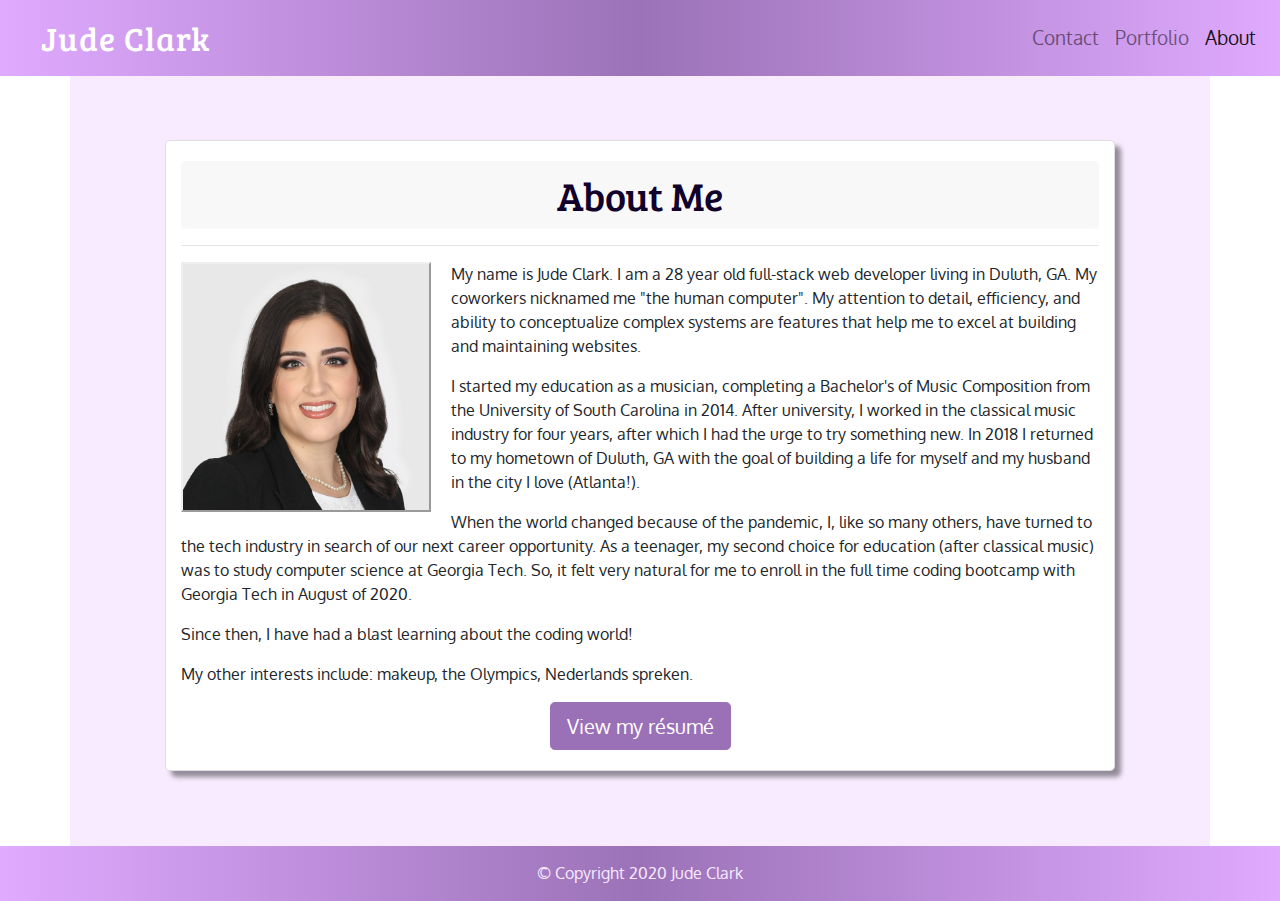
==== index.html @ eb7f83ff "resume updates" ====
<!-- This version of the page floats the image, but responsive sizing is not maintained -->

<!DOCTYPE html>
<!--[if lt IE 7]>      <html class="no-js lt-ie9 lt-ie8 lt-ie7"> <![endif]-->
<!--[if IE 7]>         <html class="no-js lt-ie9 lt-ie8"> <![endif]-->
<!--[if IE 8]>         <html class="no-js lt-ie9"> <![endif]-->
<!--[if gt IE 8]><!-->
<html class="no-js">
  <!--<![endif]-->
  <head>
    <meta charset="utf-8" />
    <meta http-equiv="X-UA-Compatible" content="IE=edge" />
    <title>About Me - Jude Clark</title>
    <meta name="description" content="" />
    <meta name="viewport" content="width=device-width, initial-scale=1" />

    <!-- Favicon -->
    <link
      rel="icon"
      type="image/x-icon"
      href="./assets/favicon_io/favicon.ico"
    />
    <link
      rel="apple-touch-icon"
      sizes="180x180"
      href="./assets/favicon_io/apple-touch-icon.png"
    />
    <link
      rel="icon"
      type="image/png"
      sizes="32x32"
      href="./assets/favicon_io/favicon-32x32.png"
    />
    <link
      rel="icon"
      type="image/png"
      sizes="16x16"
      href="./assets/favicon_io/favicon-16x16.png"
    />
    <link rel="manifest" href="./assets/favicon_io/site.webmanifest" />
    <!-- Favicon end -->

    <!-- Bootstrap CSS-->
    <link
      rel="stylesheet"
      href="https://stackpath.bootstrapcdn.com/bootstrap/4.5.2/css/bootstrap.min.css"
      integrity="sha384-JcKb8q3iqJ61gNV9KGb8thSsNjpSL0n8PARn9HuZOnIxN0hoP+VmmDGMN5t9UJ0Z"
      crossorigin="anonymous"
    />

    <!-- Font awesome -->
    <link rel="stylesheet" href="https://use.fontawesome.com/releases/v5.14.0/css/all.css" integrity="sha384-HzLeBuhoNPvSl5KYnjx0BT+WB0QEEqLprO+NBkkk5gbc67FTaL7XIGa2w1L0Xbgc" crossorigin="anonymous">

    <!-- Google Fonts -->
    <link href="https://fonts.googleapis.com/css2?family=Bree+Serif&family=Oxygen&display=swap" rel="stylesheet">
    <!-- My own CSS -->
    <link rel="stylesheet" href="./assets/style.css" />
  </head>

  <body>
    <!-- Beginning of Nav bar -->
    <nav
      class="navbar navbar-expand-lg navbar-light bg-light nav-teal"
      id="navmargin-bottom"
    >
      <a class="navbar-brand" href="#">Jude Clark</a>
      <button
        class="navbar-toggler"
        type="button"
        data-toggle="collapse"
        data-target="#navbarNav"
        aria-controls="navbarNav"
        aria-expanded="false"
        aria-label="Toggle navigation"
      >
        <span class="navbar-toggler-icon"></span>
      </button>
      <div class="collapse navbar-collapse justify-content-end" id="navbarNav">
        <ul class="navbar-nav">
          <li class="nav-item">
            <a class="nav-link" href="./contact.html">Contact</a>
          </li>
          <li class="nav-item">
            <a class="nav-link" href="./portfolio_page.html">Portfolio</a>
          </li>
          <li class="nav-item active">
            <span class="nav-link">About <span class="sr-only">(current)</span></span>
            
          </li>
        </ul>
      </div>
    </nav>
    <!-- End of Nav Bar -->

    <!-- Main section start -->
    <main class="container" id="page-container">
            <div class="justify-content-center row">
                <div class="col-sm-10 " id="about-me-box">
                    <h1 class="section-title">About Me</h1>
              <hr />
              <div id="picofme-container">
                <!-- <img
                    src="https://via.placeholder.com/250x250.png"
                    alt="placeholder"
                  /> -->
                <img src="assets/jude350square.jpg" id="picofme" />
              </div>

              <div class="texttowrap">
                <p>
                  My name is Jude Clark. I am a 28 year old full-stack web
                  developer living in Duluth, GA. My coworkers nicknamed me "the
                  human computer". My attention to detail, efficiency, and
                  ability to conceptualize complex systems are features that
                  help me to excel at building and maintaining websites.
                </p>
                <p>
                  I started my education as a musician, completing a Bachelor's
                  of Music Composition from the University of South Carolina in
                  2014. After university, I worked in the classical music
                  industry for four years, after which I had the urge to try
                  something new. In 2018 I returned to my hometown of Duluth, GA
                  with the goal of building a life for myself and my husband in
                  the city I love (Atlanta!).
                </p>


                <p>
                  When the world changed because of the pandemic, I, like so
                  many others, have turned to the tech industry in search of our
                  next career opportunity. As a teenager, my second choice for
                  education (after classical music) was to study computer
                  science at Georgia Tech. So, it felt very natural for me to
                  enroll in the full time coding bootcamp with Georgia Tech in
                  August of 2020.
                </p>
                <p>
                  Since then, I have had a blast learning about the coding
                  world!
                </p>
                <p>
                  My other interests include: makeup, the Olympics, Nederlands
                  spreken.
                </p>
                <div id="resume-btn"><a href="./assets/Jude Clark Resume Sep 2020.pdf"><button class="btn btn-primary btn-lg">View my résumé</button></a></div>
              </div>

            </div>
    
            </div>
      </main>


    <!-- Main section end -->

    <!-- Footer begin -->
    <footer>
      <div id="footermain">&#169; Copyright 2020 Jude Clark</div>
    </footer>

    <!-- Scripts from Bootstrap -->
    <script
      src="https://code.jquery.com/jquery-3.5.1.slim.min.js"
      integrity="sha384-DfXdz2htPH0lsSSs5nCTpuj/zy4C+OGpamoFVy38MVBnE+IbbVYUew+OrCXaRkfj"
      crossorigin="anonymous"
    ></script>
    <script
      src="https://cdn.jsdelivr.net/npm/popper.js@1.16.1/dist/umd/popper.min.js"
      integrity="sha384-9/reFTGAW83EW2RDu2S0VKaIzap3H66lZH81PoYlFhbGU+6BZp6G7niu735Sk7lN"
      crossorigin="anonymous"
    ></script>
    <script
      src="https://stackpath.bootstrapcdn.com/bootstrap/4.5.2/js/bootstrap.min.js"
      integrity="sha384-B4gt1jrGC7Jh4AgTPSdUtOBvfO8shuf57BaghqFfPlYxofvL8/KUEfYiJOMMV+rV"
      crossorigin="anonymous"
    ></script>
  </body>
</html>
---- assets/style.css ----
/* Global */
/* =================================================================================================================== */

* {
  /*takes any default margin and padding away from the entire page */
  margin: 0;
  padding: 0;
}

html,
body {
  height: 100%;
  font-family: "Oxygen", sans-serif;
}

body {
  background-image: url("https://femelabs.com/wp-content/uploads/2014/11/light-purple-background-300x300.jpg-300-%C3%B9300-.jpeg.jpg");
}

#page-container {
  min-height: calc(
    100vh - 75px
  ); /*This line sets the height of the container to take up the rest of the page below the nav bar */
}

main {
  padding-top: 5vw;
  overflow: auto;
  padding-bottom: 100px;
  background-color: #F8EBFF;
}

#about-me-box,
#contact-me-box,
#portfolio-box {
  border: 1px solid rgba(0, 0, 0, 0.125);
  border-radius: 5px;
  background-color: white;
  box-shadow: 6px 6px 5px 0px rgba(0, 0, 0, 0.41);
}

.section-title {
  font-family: "Bree Serif", serif;
  color: #10002b;
  background-color: #f8f8f8 !important;
  border-radius: 5px;
  text-align: center;
  padding: 10px;
  margin-top: 20px;
}

.btn-primary {
    background-color: #9a71b7;
    border-color: #9a71b7;
  }

  .btn-primary:hover,
  .btn-primary:active,
  .btn-primary:focus {
    border: 1px solid #3c2256;
    background-color: #3c2256;
  }

/* Nav bar */
/* ================================================================================================================= */

.navbar {
  background: linear-gradient(90deg, rgba(224,170,255,1) 0%, rgba(155,114,183,1) 50%, rgba(224,170,255,1) 100%);
}
.navbar-brand {
  font-family: "Bree Serif", serif;
  color: white !important;
  letter-spacing: 1px;
  font-size: 25pt;
  margin-left: 25px;
}

.nav-link {
  font-size: 14pt;
}

a.nav-link:hover {
  color: #f8ebff !important;
}

/* Index.html */
/* ================================================================================================================= */

#resume-btn {
  text-align: center;
  padding-bottom: 20px;
}

#picofme-container {
  float: left;
  margin-right: 20px;
  margin-bottom: 20px;
  max-width: 250px;
}

#picofme {
  max-width: 100%;
  border: 2px outset;
  float: left;
}

/* portfolio_page.html */
/* ================================================================================================================= */
#portfolio-title {
  margin-bottom: 20px;
}
.row {
  margin-bottom: 20px;
}

#portfolio-box img {
    width: 100%;
  }
  
  .portfolio {
    /* border: 2px solid red; */
    background-color: #f8f8f8;
    padding-left: 20px;
  }
  
  #portfolio-title {
    background-color: #f8f8f8;
    padding: 20px;
  }
  
  .card-img-top {
    /* border: 2px solid red; */
    margin-top: 20px;
    /* border-radius: 40px!important; */
    box-shadow: 6px 6px 5px 0px rgba(0, 0, 0, 0.41);
  }
  
  .card-title,
  .card-text {
    text-align: center;
  }

  h2 {
    text-align: center;
    padding: 20px;
  }

  
/* contact.html */
/* ================================================================================================================= */

#contact-me-box {
  padding-bottom: 30px;
  margin-left:30px;
  margin-right:30px;
}

form {
  margin: auto;
  width: 90%;
}

#form-submit-btn {
  background-color: #9a71b7 !important;
  border-color: #9a71b7;
}

#form-submit-btn:hover {
  background-color: #755290 !important;
}

.card {
  box-shadow: 6px 6px 5px 0px rgba(0, 0, 0, 0.41);
}

.card-header {
  margin: auto;
  width: 100%;
  text-align: center;
  font-family: "Bree Serif", serif;
  font-size: 24px;
}

.social-list a {
  color: #212529 !important;
}

.social-list a:hover {
  text-decoration: none !important;
}

.link:hover {
    border: 1px solid #3c2256;
    background-color: #f8ebff;
  }
  
  i {
    color: #765391;
    font-size: 25px;
  }

/* Footer */
/* ==================================================================================== */

footer {
    background: linear-gradient(90deg, rgba(224,170,255,1) 0%, rgba(155,114,183,1) 50%, rgba(224,170,255,1) 100%);
  position: relative;
  height: 55px;
  margin-top: -55px; /* Without this negative margin, the footer will always load JUST out of sight. By giving it a negative margin that is the same height as the footer itself, it is repositioned back onto the page. */
  clear: both; /* essentially a line break for floating*/
}

#footermain {
  /* thanks to https://www.w3schools.com/css/css_align.asp */
  width: 100%;
  color: #f8ebff;
  text-align: center;
  margin: 0;
  position: absolute;
  top: 50%;
  left: 50%;
  transform: translate(-50%, -50%);
}
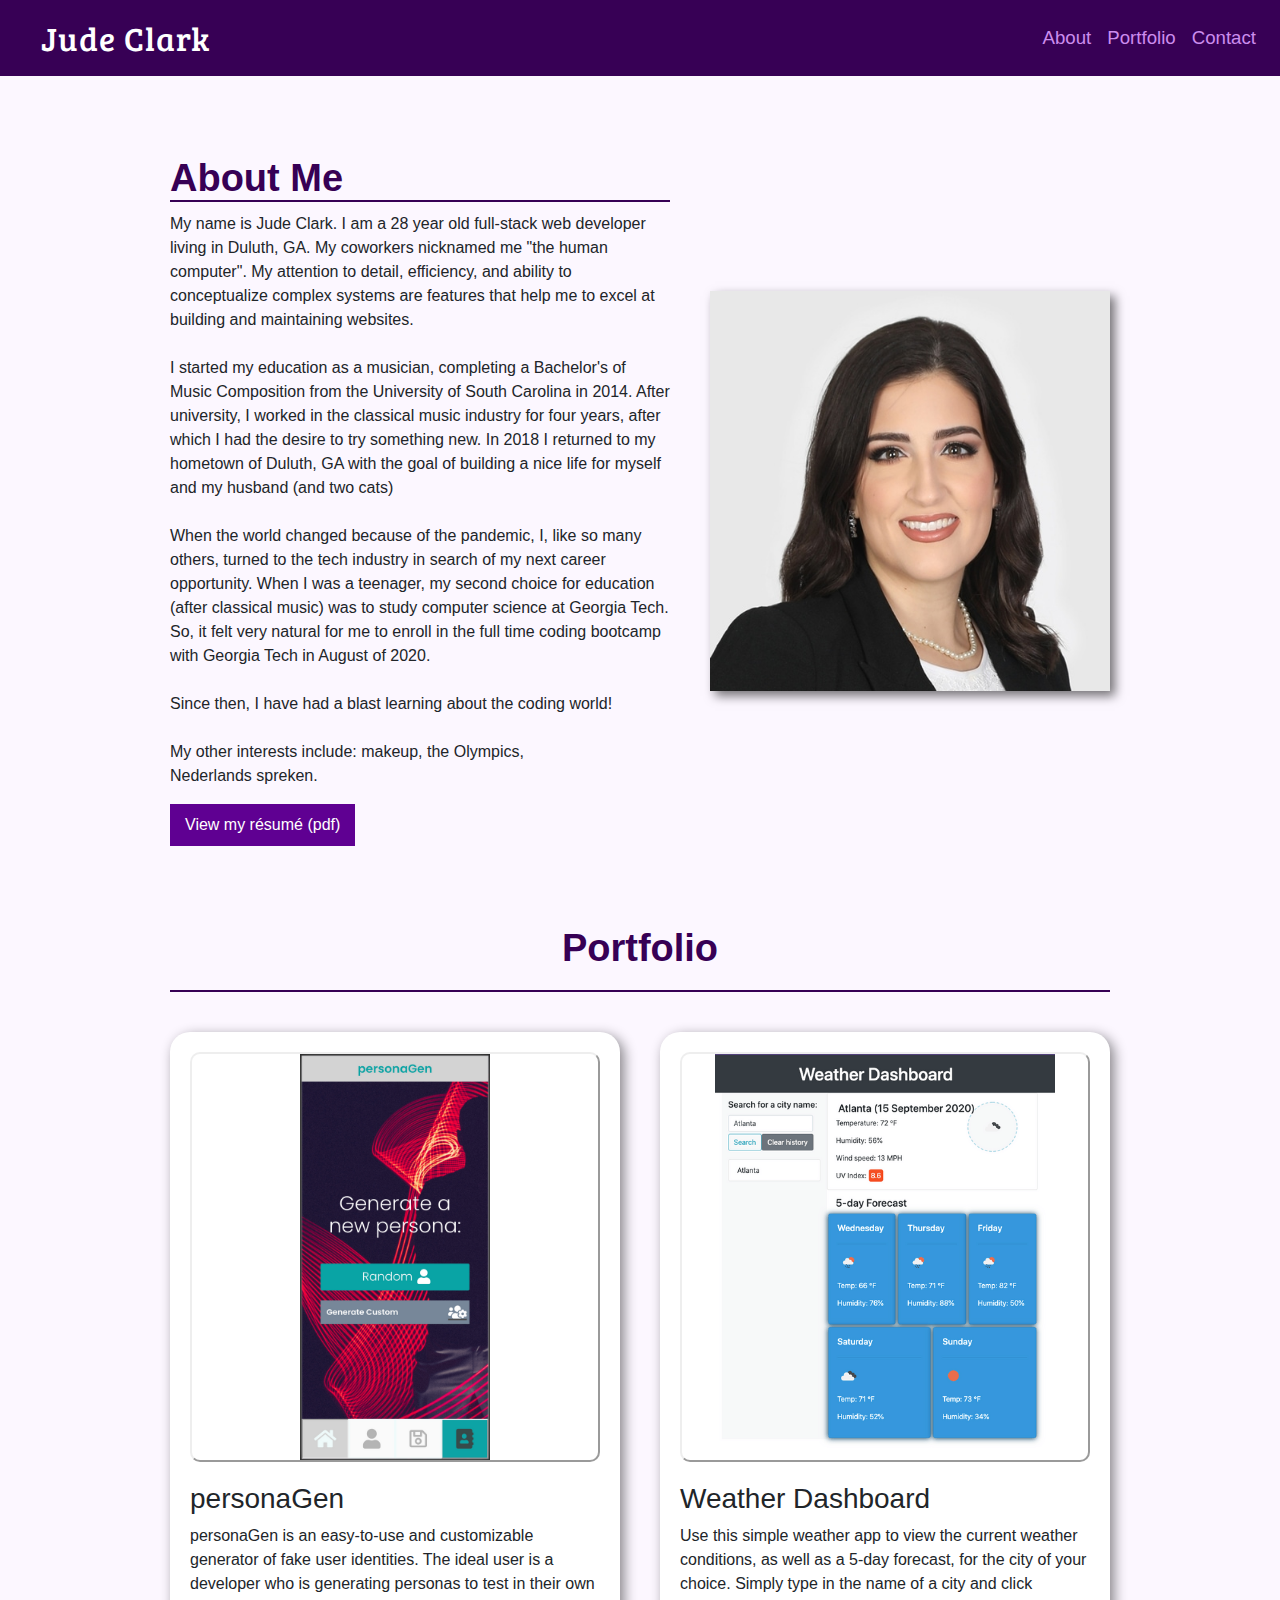
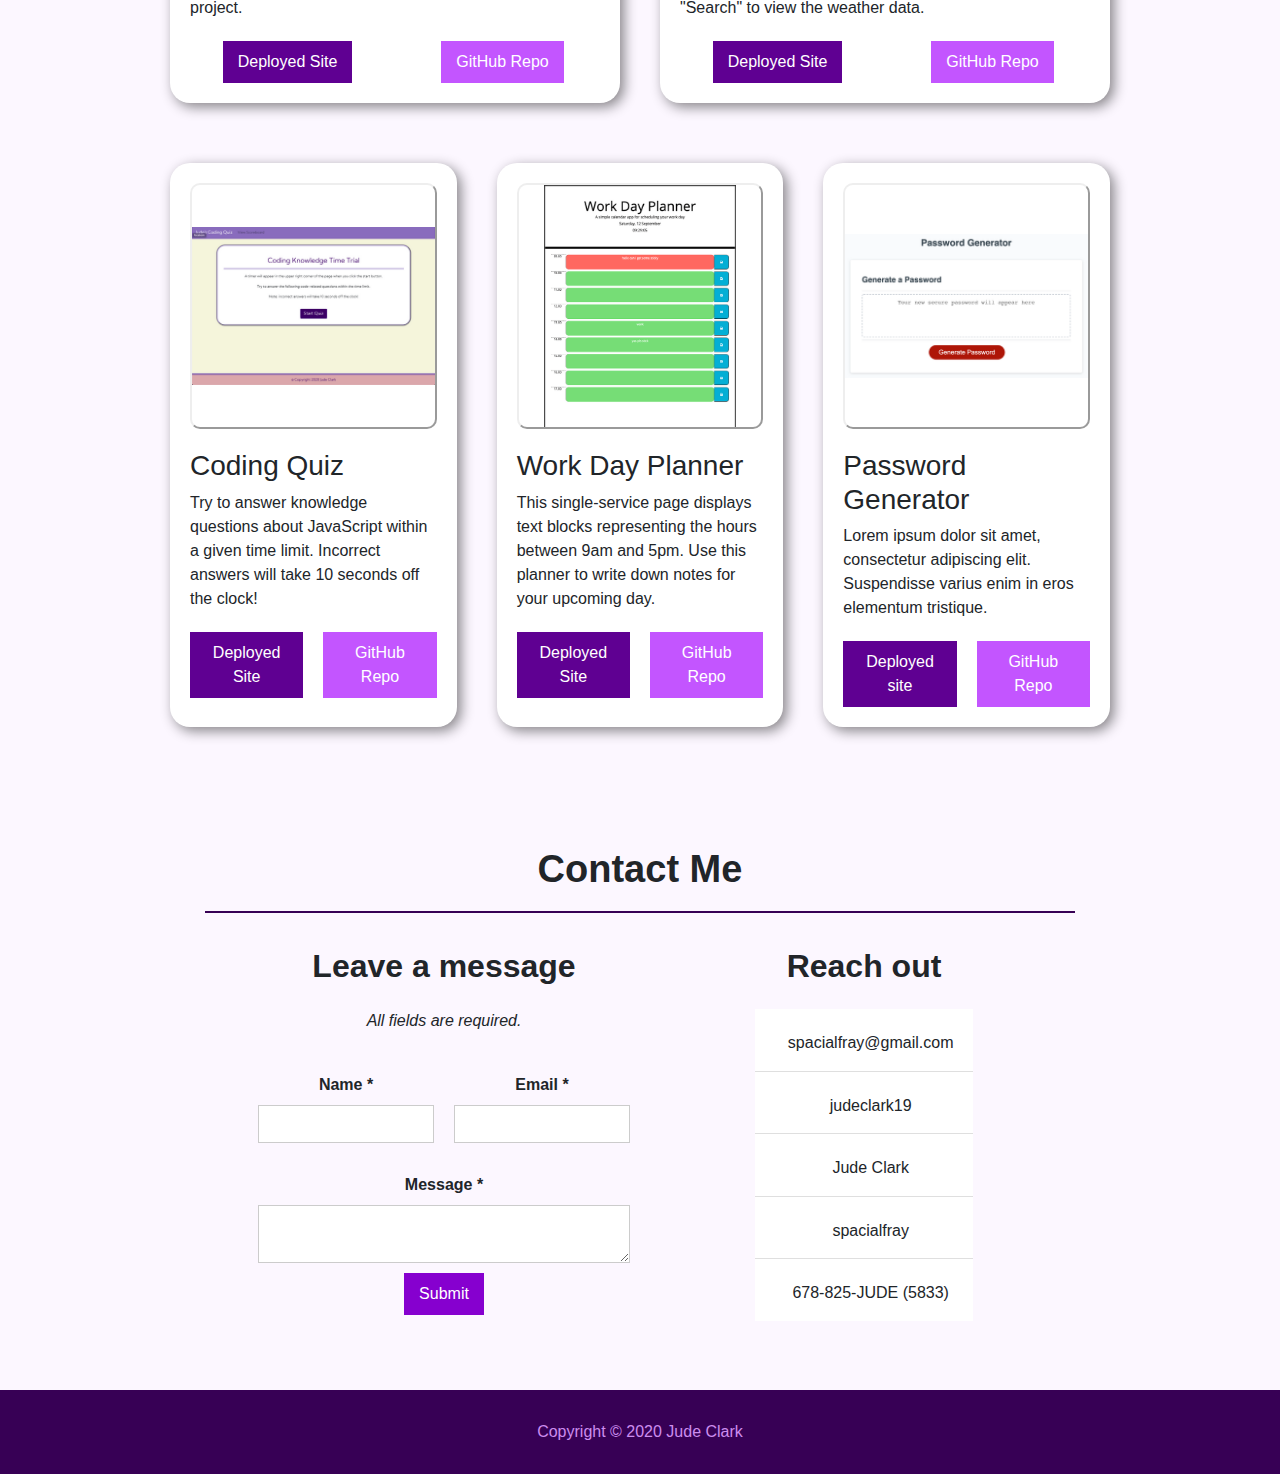
==== commit ecf3b7c5: "rebuild using webflow" ====
--- a/index.html
+++ b/index.html
@@ -1,44 +1,31 @@
-<!-- This version of the page floats the image, but responsive sizing is not maintained -->
-
 <!DOCTYPE html>
-<!--[if lt IE 7]>      <html class="no-js lt-ie9 lt-ie8 lt-ie7"> <![endif]-->
-<!--[if IE 7]>         <html class="no-js lt-ie9 lt-ie8"> <![endif]-->
-<!--[if IE 8]>         <html class="no-js lt-ie9"> <![endif]-->
-<!--[if gt IE 8]><!-->
-<html class="no-js">
-  <!--<![endif]-->
+<!--  This site was created in Webflow. http://www.webflow.com  -->
+<!--  Last Published: Tue Sep 22 2020 00:19:04 GMT+0000 (Coordinated Universal Time)  -->
+<html
+  data-wf-page="5f66bd98f2ec29828f3f9a27"
+  data-wf-site="5f66bd98f2ec2944903f9a26"
+>
   <head>
     <meta charset="utf-8" />
-    <meta http-equiv="X-UA-Compatible" content="IE=edge" />
-    <title>About Me - Jude Clark</title>
-    <meta name="description" content="" />
-    <meta name="viewport" content="width=device-width, initial-scale=1" />
-
-    <!-- Favicon -->
-    <link
-      rel="icon"
-      type="image/x-icon"
-      href="./assets/favicon_io/favicon.ico"
-    />
-    <link
-      rel="apple-touch-icon"
-      sizes="180x180"
-      href="./assets/favicon_io/apple-touch-icon.png"
-    />
-    <link
-      rel="icon"
-      type="image/png"
-      sizes="32x32"
-      href="./assets/favicon_io/favicon-32x32.png"
-    />
-    <link
-      rel="icon"
-      type="image/png"
-      sizes="16x16"
-      href="./assets/favicon_io/favicon-16x16.png"
-    />
-    <link rel="manifest" href="./assets/favicon_io/site.webmanifest" />
-    <!-- Favicon end -->
+    <title>Jude Clark - Full Stack Web Developer</title>
+    <meta content="width=device-width, initial-scale=1" name="viewport" />
+    <meta content="Webflow" name="generator" />
+
+    <!-- [if lt IE 9]><script src="https://cdnjs.cloudflare.com/ajax/libs/html5shiv/3.7.3/html5shiv.min.js" type="text/javascript"></script><![endif] -->
+    <script type="text/javascript">
+      !(function (o, c) {
+        var n = c.documentElement,
+          t = " w-mod-";
+        (n.className += t + "js"),
+          ("ontouchstart" in o ||
+            (o.DocumentTouch && c instanceof DocumentTouch)) &&
+            (n.className += t + "touch");
+      })(window, document);
+    </script>
+    <!-- <link href="images/favicon.ico" rel="shortcut icon" type="image/x-icon">
+  <link href="images/webclip.png" rel="apple-touch-icon"> -->
+    <link href="css/normalize.css" rel="stylesheet" type="text/css" />
+    <link href="css/webflow.css" rel="stylesheet" type="text/css" />
 
     <!-- Bootstrap CSS-->
     <link
@@ -49,15 +36,52 @@
     />
 
     <!-- Font awesome -->
-    <link rel="stylesheet" href="https://use.fontawesome.com/releases/v5.14.0/css/all.css" integrity="sha384-HzLeBuhoNPvSl5KYnjx0BT+WB0QEEqLprO+NBkkk5gbc67FTaL7XIGa2w1L0Xbgc" crossorigin="anonymous">
+    <link
+      rel="stylesheet"
+      href="https://use.fontawesome.com/releases/v5.14.0/css/all.css"
+      integrity="sha384-HzLeBuhoNPvSl5KYnjx0BT+WB0QEEqLprO+NBkkk5gbc67FTaL7XIGa2w1L0Xbgc"
+      crossorigin="anonymous"
+    />
 
     <!-- Google Fonts -->
-    <link href="https://fonts.googleapis.com/css2?family=Bree+Serif&family=Oxygen&display=swap" rel="stylesheet">
-    <!-- My own CSS -->
-    <link rel="stylesheet" href="./assets/style.css" />
+    <link
+      href="https://fonts.googleapis.com/css2?family=Bree+Serif&family=Oxygen&display=swap"
+      rel="stylesheet"
+    />
+
+    <!-- Custom CSS -->
+    <link
+      href="css/judes-superb-project.webflow.css"
+      rel="stylesheet"
+      type="text/css"
+    />
   </head>
-
-  <body>
+  <body class="body">
+    <!-- WEbflow navbar start -->
+    <!-- <div
+      data-collapse="tiny"
+      data-animation="default"
+      data-duration="400"
+      role="banner"
+      class="navbar w-nav"
+    >
+    
+      <div class="container-2 w-container">
+        <a href="#" class="w-nav-brand">
+          <div class="text-block">Jude Clark</div>
+        </a>
+        <nav role="navigation" class="w-nav-menu">
+          <a href="#" class="nav-link w-nav-link">About</a
+          ><a href="#" class="nav-link w-nav-link">Portfolio</a
+          ><a href="#" class="nav-link w-nav-link">Contact</a>
+        </nav>
+        <div class="w-nav-button">
+          <div class="w-icon-nav-menu"></div>
+        </div>
+      </div>
+    </div> -->
+    <!-- end webflow navbar  -->
+
     <!-- Beginning of Nav bar -->
     <nav
       class="navbar navbar-expand-lg navbar-light bg-light nav-teal"
@@ -78,101 +102,378 @@
       <div class="collapse navbar-collapse justify-content-end" id="navbarNav">
         <ul class="navbar-nav">
           <li class="nav-item">
-            <a class="nav-link" href="./contact.html">Contact</a>
+            <a class="nav-link" href="#about-title">About</a>
           </li>
           <li class="nav-item">
-            <a class="nav-link" href="./portfolio_page.html">Portfolio</a>
+            <a class="nav-link" href="#portfolio-title">Portfolio</a>
           </li>
-          <li class="nav-item active">
-            <span class="nav-link">About <span class="sr-only">(current)</span></span>
-            
+          <li class="nav-item">
+            <a class="nav-link" href="#contact-title">Contact</a>
           </li>
         </ul>
       </div>
     </nav>
     <!-- End of Nav Bar -->
 
-    <!-- Main section start -->
-    <main class="container" id="page-container">
-            <div class="justify-content-center row">
-                <div class="col-sm-10 " id="about-me-box">
-                    <h1 class="section-title">About Me</h1>
-              <hr />
-              <div id="picofme-container">
-                <!-- <img
-                    src="https://via.placeholder.com/250x250.png"
-                    alt="placeholder"
-                  /> -->
-                <img src="assets/jude350square.jpg" id="picofme" />
-              </div>
-
-              <div class="texttowrap">
-                <p>
-                  My name is Jude Clark. I am a 28 year old full-stack web
-                  developer living in Duluth, GA. My coworkers nicknamed me "the
-                  human computer". My attention to detail, efficiency, and
-                  ability to conceptualize complex systems are features that
-                  help me to excel at building and maintaining websites.
-                </p>
-                <p>
-                  I started my education as a musician, completing a Bachelor's
-                  of Music Composition from the University of South Carolina in
-                  2014. After university, I worked in the classical music
-                  industry for four years, after which I had the urge to try
-                  something new. In 2018 I returned to my hometown of Duluth, GA
-                  with the goal of building a life for myself and my husband in
-                  the city I love (Atlanta!).
-                </p>
-
-
-                <p>
-                  When the world changed because of the pandemic, I, like so
-                  many others, have turned to the tech industry in search of our
-                  next career opportunity. As a teenager, my second choice for
-                  education (after classical music) was to study computer
-                  science at Georgia Tech. So, it felt very natural for me to
-                  enroll in the full time coding bootcamp with Georgia Tech in
-                  August of 2020.
-                </p>
-                <p>
-                  Since then, I have had a blast learning about the coding
-                  world!
-                </p>
-                <p>
-                  My other interests include: makeup, the Olympics, Nederlands
-                  spreken.
-                </p>
-                <div id="resume-btn"><a href="./assets/Jude Clark Resume Sep 2020.pdf"><button class="btn btn-primary btn-lg">View my résumé</button></a></div>
-              </div>
-
-            </div>
-    
-            </div>
-      </main>
-
-
-    <!-- Main section end -->
+    <!-- About me section begins -->
+    <header id="hero" class="hero">
+      <div class="flex-container w-container">
+        <div>
+          <h1 class="heading-8" id="about-title">
+            <span class="text-span">About Me</span>
+          </h1>
+          <p>
+            My name is Jude Clark. I am a 28 year old full-stack web developer
+            living in Duluth, GA. My coworkers nicknamed me &quot;the human
+            computer&quot;. My attention to detail, efficiency, and ability to
+            conceptualize complex systems are features that help me to excel at
+            building and maintaining websites.<br /><br />I started my education
+            as a musician, completing a Bachelor&#x27;s of Music Composition
+            from the University of South Carolina in 2014. After university, I
+            worked in the classical music industry for four years, after which I
+            had the desire to try something new. In 2018 I returned to my
+            hometown of Duluth, GA with the goal of building a nice life for
+            myself and my husband (and two cats)<br /><br />When the world
+            changed because of the pandemic, I, like so many others, turned to
+            the tech industry in search of my next career opportunity. When
+            I was a teenager, my second choice for education (after classical
+            music) was to study computer science at Georgia Tech. So, it felt
+            very natural for me to enroll in the full time coding bootcamp with
+            Georgia Tech in August of 2020.<br /><br />Since then, I have had a
+            blast learning about the coding world!<br /><br />My other interests
+            include: makeup, the Olympics, Nederlands spreken.
+          </p>
+          <a href="#" class="button-3 w-button">View my résumé (pdf)</a>
+        </div>
+        <div class="hero-image-mask">
+          <img
+            src="images/jc1-square.jpg"
+            srcset="
+              images/jc1-square-p-500.jpeg 500w,
+              images/jc1-square.jpg        726w
+            "
+            sizes="400px"
+            alt=""
+            class="hero-image"
+          />
+        </div>
+      </div>
+    </header>
+    <!-- END about me section -->
+    <!-- Portfolio section begins -->
+    <section id="cards-section" class="cards-section">
+      <div class="centered-container w-container">
+        <h1 class="heading-9" id="portfolio-title">Portfolio</h1>
+        <div class="cards-grid-container row-of-2">
+          <div id="w-node-c2e84e78d0f0-8f3f9a27" class="portfolio-card-div">
+            <div class="cards-image-mask portfolio-img-mask">
+              <img
+                src="images/personaGen.png"
+                height=""
+                srcset="
+                  images/personaGen-p-500.png 500w,
+                  images/personaGen.png       620w
+                "
+                sizes="(max-width: 479px) 202.734375px, (max-width: 767px) 42vw, (max-width: 991px) 314px, 410px"
+                alt=""
+                class="cards-image"
+              />
+            </div>
+            <h3>personaGen</h3>
+            <p>
+              personaGen is an easy-to-use and customizable generator of fake
+              user identities. The ideal user is a developer who is generating personas to test in their own project.
+            </p>
+            <div class="portfolio-buttons">
+              <div class="columns-2 portfolio-buttons w-row">
+                <div class="w-col w-col-6">
+                  <a
+                    href="https://judeclark19.github.io/personaGen/"
+                    target="_blank"
+                    class="deployed w-button"
+                    >Deployed Site</a
+                  >
+                </div>
+                <div class="w-col w-col-6">
+                  <a
+                    href="https://github.com/judeclark19/personaGen"
+                    target="_blank"
+                    class="repo-button w-button"
+                    >GitHub Repo</a
+                  >
+                </div>
+              </div>
+            </div>
+          </div>
+          <div id="w-node-c2e84e78d0f7-8f3f9a27" class="portfolio-card-div">
+            <div class="cards-image-mask portfolio-img-mask">
+              <img
+                src="images/weather_dashboard.png"
+                srcset="
+                  images/weather_dashboard-p-500.png 500w,
+                  images/weather_dashboard.png       775w
+                "
+                sizes="(max-width: 479px) 180.96875px, (max-width: 767px) 41vw, (max-width: 991px) 314px, 410px"
+                alt=""
+                class="cards-image"
+              />
+            </div>
+            <h3 id="w-node-c2e84e78d0fa-8f3f9a27">Weather Dashboard</h3>
+            <p id="w-node-c2e84e78d0fc-8f3f9a27">
+              Use this simple weather app to view the current weather
+              conditions, as well as a 5-day forecast, for the city of your
+              choice. Simply type in the name of a city and click "Search" to
+              view the weather data.
+            </p>
+            <div class="columns-2 portfolio-buttons w-row">
+              <div class="w-col w-col-6">
+                <a
+                  href="https://judeclark19.github.io/weather-dashboard/"
+                  target="_blank"
+                  class="deployed w-button"
+                  >Deployed Site</a
+                >
+              </div>
+              <div class="w-col w-col-6">
+                <a
+                  href="https://github.com/judeclark19/weather-dashboard"
+                  target="_blank"
+                  class="repo-button w-button"
+                  >GitHub Repo</a
+                >
+              </div>
+            </div>
+          </div>
+        </div>
+        <div class="cards-grid-container row-of-3">
+          <div id="w-node-3b0019553be8-8f3f9a27" class="portfolio-card-div">
+            <div class="cards-image-mask portfolio-img-mask">
+              <img
+                src="images/coding_quiz.png"
+                srcset="
+                  images/coding_quiz-p-500.png   500w,
+                  images/coding_quiz-p-800.png   800w,
+                  images/coding_quiz-p-1080.png 1080w,
+                  images/coding_quiz-p-1600.png 1600w,
+                  images/coding_quiz-p-2000.png 2000w,
+                  images/coding_quiz.png        2334w
+                "
+                sizes="(max-width: 479px) 83vw, (max-width: 767px) 90vw, (max-width: 991px) 189.328125px, 246.65625px"
+                alt=""
+                class="cards-image"
+              />
+            </div>
+            <h3>Coding Quiz</h3>
+            <p>
+              Try to answer knowledge questions about JavaScript within a given
+              time limit. Incorrect answers will take 10 seconds off the clock!
+            </p>
+            <div class="columns-2 portfolio-buttons w-row">
+              <div class="w-col w-col-6">
+                <a
+                  href="https://judeclark19.github.io/coding-quiz/"
+                  target="_blank"
+                  class="deployed w-button"
+                  >Deployed Site</a
+                >
+              </div>
+              <div class="w-col w-col-6">
+                <a
+                  href="https://github.com/judeclark19/coding-quiz"
+                  target="_blank"
+                  class="repo-button w-button"
+                  >GitHub Repo</a
+                >
+              </div>
+            </div>
+          </div>
+          <div id="w-node-3b0019553bef-8f3f9a27" class="portfolio-card-div">
+            <div class="cards-image-mask portfolio-img-mask">
+              <img
+                src="images/day_planner.png"
+                srcset="
+                  images/day_planner-p-500.png  500w,
+                  images/day_planner-p-800.png  800w,
+                  images/day_planner.png       1036w
+                "
+                sizes="(max-width: 479px) 83vw, (max-width: 767px) 90vw, (max-width: 991px) 189.328125px, 246.65625px"
+                alt=""
+                class="cards-image"
+              />
+            </div>
+            <h3 id="w-node-3b0019553bf2-8f3f9a27">Work Day Planner</h3>
+            <p id="w-node-3b0019553bf4-8f3f9a27">
+              This single-service page displays text blocks representing the hours between 9am and 5pm. Use this planner to write down notes for your upcoming day.
+            </p>
+            <div class="columns-2 portfolio-buttons w-row">
+              <div class="w-col w-col-6">
+                <a
+                  href="https://judeclark19.github.io/workday-planner/"
+                  target="_blank"
+                  class="deployed w-button"
+                  >Deployed Site</a
+                >
+              </div>
+              <div class="w-col w-col-6">
+                <a
+                  href="https://github.com/judeclark19/workday-planner"
+                  target="_blank"
+                  class="repo-button w-button"
+                  >GitHub Repo</a
+                >
+              </div>
+            </div>
+          </div>
+          <div id="w-node-3b0019553bf6-8f3f9a27" class="portfolio-card-div">
+            <div class="cards-image-mask portfolio-img-mask">
+              <img
+                src="images/password_generator.png"
+                srcset="
+                  images/password_generator-p-500.png   500w,
+                  images/password_generator-p-800.png   800w,
+                  images/password_generator-p-1080.png 1080w,
+                  images/password_generator.png        1682w
+                "
+                sizes="(max-width: 479px) 83vw, (max-width: 767px) 90vw, (max-width: 991px) 189.328125px, 246.65625px"
+                alt=""
+                class="cards-image"
+              />
+            </div>
+            <h3 id="w-node-3b0019553bf9-8f3f9a27">Password Generator</h3>
+            <p id="w-node-3b0019553bfb-8f3f9a27">
+              Lorem ipsum dolor sit amet, consectetur adipiscing elit.
+              Suspendisse varius enim in eros elementum tristique.
+            </p>
+            <div class="columns-2 portfolio-buttons w-row">
+              <div class="w-col w-col-6">
+                <a href="https://judeclark19.github.io/password-generator/" target="_blank" class="deployed w-button">Deployed site</a>
+              </div>
+              <div class="w-col w-col-6">
+                <a href="https://github.com/judeclark19/password-generator" class="repo-button w-button">GitHub Repo</a>
+              </div>
+            </div>
+          </div>
+        </div>
+      </div>
+    </section>
+    <!-- END portfolio section -->
+    <!-- Contact section begin -->
+    <div>
+      <h1 class="heading-7" id="contact-title">Contact Me</h1>
+    </div>
+    <div class="section-3">
+      <div class="w-row">
+        <div class="contact-form w-col w-col-6">
+          <h2>Leave a message</h2>
+          <div id="formInstructions" class="small-text">
+            <em>All fields are required.</em>
+          </div>
+          <div class="w-form">
+            <form
+              id="wf-form-Contact-Form"
+              name="wf-form-Contact-Form"
+              data-name="Contact Form"
+            >
+              <div class="contact-form-grid">
+                <div id="w-node-8dec7460d828-8f3f9a27">
+                  <label for="First-Name" id="contact-first-name">Name *</label
+                  ><input
+                    type="text"
+                    class="w-input"
+                    maxlength="256"
+                    name="First-Name"
+                    data-name="First Name"
+                    id="First-Name"
+                    required=""
+                  />
+                </div>
+                <div id="w-node-8dec7460d830-8f3f9a27">
+                  <label for="Email" id="contact-email">Email *</label
+                  ><input
+                    type="email"
+                    class="w-input"
+                    maxlength="256"
+                    name="Email"
+                    data-name="Email"
+                    id="Email"
+                    required=""
+                  />
+                </div>
+                <div id="w-node-8dec7460d838-8f3f9a27">
+                  <label for="Message" id="contact-message">Message *</label
+                  ><textarea
+                    data-name="Message"
+                    maxlength="5000"
+                    id="Message"
+                    name="Message"
+                    required=""
+                    class="w-input"
+                  ></textarea>
+                </div>
+              </div>
+              <input
+                type="submit"
+                value="Submit"
+                data-wait="Please wait..."
+                class="submit-button hover w-button"
+              />
+            </form>
+            <div class="w-form-done">
+              <div>Thank you! Your submission has been received!</div>
+            </div>
+            <div class="w-form-fail">
+              <div>Oops! Something went wrong while submitting the form.</div>
+            </div>
+          </div>
+        </div>
+        <div class="column-2 w-col w-col-6">
+          <h2>Reach out</h2>
+          <ul class="list-group list-group-flush social-list">
+            <li class="list-group-item">
+              <i class="far fa-envelope"></i>
+              &nbsp;&nbsp;&nbsp;spacialfray@gmail.com
+            </li>
+            <li class="list-group-item link">
+              <a href="https://github.com/judeclark19" target="_blank"
+                ><i class="fab fa-github"></i>&nbsp;&nbsp;&nbsp;judeclark19</a
+              >
+            </li>
+            <li class="list-group-item link">
+              <a
+                href="https://www.linkedin.com/in/jude-clark-89262634/"
+                target="_blank"
+                ><i class="fab fa-linkedin"></i>&nbsp;&nbsp;&nbsp;Jude Clark</a
+              >
+            </li>
+            <li class="list-group-item link">
+              <a href="https://twitter.com/spacialfray" target="_blank"
+                ><i class="fab fa-twitter"></i>&nbsp;&nbsp;&nbsp;spacialfray</a
+              >
+            </li>
+            <li class="list-group-item">
+              <i class="fas fa-phone"></i>&nbsp;&nbsp;&nbsp;678-825-JUDE (5833)
+            </li>
+          </ul>
+        </div>
+      </div>
+    </div>
+
+    <!-- END Contact section -->
 
     <!-- Footer begin -->
-    <footer>
-      <div id="footermain">&#169; Copyright 2020 Jude Clark</div>
+    <footer id="footer" class="footer">
+      <div class="w-container">
+        <div class="text-block-2">Copyright © 2020 Jude Clark</div>
+      </div>
     </footer>
-
-    <!-- Scripts from Bootstrap -->
+    <!-- END footer -->
     <script
-      src="https://code.jquery.com/jquery-3.5.1.slim.min.js"
-      integrity="sha384-DfXdz2htPH0lsSSs5nCTpuj/zy4C+OGpamoFVy38MVBnE+IbbVYUew+OrCXaRkfj"
+      src="https://d3e54v103j8qbb.cloudfront.net/js/jquery-3.5.1.min.dc5e7f18c8.js?site=5f66bd98f2ec2944903f9a26"
+      type="text/javascript"
+      integrity="sha256-9/aliU8dGd2tb6OSsuzixeV4y/faTqgFtohetphbbj0="
       crossorigin="anonymous"
     ></script>
-    <script
-      src="https://cdn.jsdelivr.net/npm/popper.js@1.16.1/dist/umd/popper.min.js"
-      integrity="sha384-9/reFTGAW83EW2RDu2S0VKaIzap3H66lZH81PoYlFhbGU+6BZp6G7niu735Sk7lN"
-      crossorigin="anonymous"
-    ></script>
-    <script
-      src="https://stackpath.bootstrapcdn.com/bootstrap/4.5.2/js/bootstrap.min.js"
-      integrity="sha384-B4gt1jrGC7Jh4AgTPSdUtOBvfO8shuf57BaghqFfPlYxofvL8/KUEfYiJOMMV+rV"
-      crossorigin="anonymous"
-    ></script>
+    <script src="js/webflow.js" type="text/javascript"></script>
+    <!-- [if lte IE 9]><script src="https://cdnjs.cloudflare.com/ajax/libs/placeholders/3.0.2/placeholders.min.js"></script><![endif] -->
   </body>
 </html>
--- a/css/webflow.css
+++ b/css/webflow.css
@@ -0,0 +1,1809 @@
+@font-face {
+  font-family: 'webflow-icons';
+  src: url("[data-uri]") format('truetype');
+  font-weight: normal;
+  font-style: normal;
+}
+[class^="w-icon-"],
+[class*=" w-icon-"] {
+  /* use !important to prevent issues with browser extensions that change fonts */
+  font-family: 'webflow-icons' !important;
+  speak: none;
+  font-style: normal;
+  font-weight: normal;
+  font-variant: normal;
+  text-transform: none;
+  line-height: 1;
+  /* Better Font Rendering =========== */
+  -webkit-font-smoothing: antialiased;
+  -moz-osx-font-smoothing: grayscale;
+}
+.w-icon-slider-right:before {
+  content: "\e600";
+}
+.w-icon-slider-left:before {
+  content: "\e601";
+}
+.w-icon-nav-menu:before {
+  content: "\e602";
+}
+.w-icon-arrow-down:before,
+.w-icon-dropdown-toggle:before {
+  content: "\e603";
+}
+.w-icon-file-upload-remove:before {
+  content: "\e900";
+}
+.w-icon-file-upload-icon:before {
+  content: "\e903";
+}
+* {
+  -webkit-box-sizing: border-box;
+  -moz-box-sizing: border-box;
+  box-sizing: border-box;
+}
+html {
+  height: 100%;
+}
+body {
+  margin: 0;
+  min-height: 100%;
+  background-color: #fff;
+  font-family: Arial, sans-serif;
+  font-size: 14px;
+  line-height: 20px;
+  color: #333;
+}
+img {
+  max-width: 100%;
+  vertical-align: middle;
+  display: inline-block;
+}
+html.w-mod-touch * {
+  background-attachment: scroll !important;
+}
+.w-block {
+  display: block;
+}
+.w-inline-block {
+  max-width: 100%;
+  display: inline-block;
+}
+.w-clearfix:before,
+.w-clearfix:after {
+  content: " ";
+  display: table;
+  grid-column-start: 1;
+  grid-row-start: 1;
+  grid-column-end: 2;
+  grid-row-end: 2;
+}
+.w-clearfix:after {
+  clear: both;
+}
+.w-hidden {
+  display: none;
+}
+.w-button {
+  display: inline-block;
+  padding: 9px 15px;
+  background-color: #3898EC;
+  color: white;
+  border: 0;
+  line-height: inherit;
+  text-decoration: none;
+  cursor: pointer;
+  border-radius: 0;
+}
+input.w-button {
+  -webkit-appearance: button;
+}
+html[data-w-dynpage] [data-w-cloak] {
+  color: transparent !important;
+}
+.w-webflow-badge,
+.w-webflow-badge * {
+  position: static;
+  left: auto;
+  top: auto;
+  right: auto;
+  bottom: auto;
+  z-index: auto;
+  display: block;
+  visibility: visible;
+  overflow: visible;
+  overflow-x: visible;
+  overflow-y: visible;
+  box-sizing: border-box;
+  width: auto;
+  height: auto;
+  max-height: none;
+  max-width: none;
+  min-height: 0;
+  min-width: 0;
+  margin: 0;
+  padding: 0;
+  float: none;
+  clear: none;
+  border: 0 none transparent;
+  border-radius: 0;
+  background: none;
+  background-image: none;
+  background-position: 0% 0%;
+  background-size: auto auto;
+  background-repeat: repeat;
+  background-origin: padding-box;
+  background-clip: border-box;
+  background-attachment: scroll;
+  background-color: transparent;
+  box-shadow: none;
+  opacity: 1.0;
+  transform: none;
+  transition: none;
+  direction: ltr;
+  font-family: inherit;
+  font-weight: inherit;
+  color: inherit;
+  font-size: inherit;
+  line-height: inherit;
+  font-style: inherit;
+  font-variant: inherit;
+  text-align: inherit;
+  letter-spacing: inherit;
+  text-decoration: inherit;
+  text-indent: 0;
+  text-transform: inherit;
+  list-style-type: disc;
+  text-shadow: none;
+  font-smoothing: auto;
+  vertical-align: baseline;
+  cursor: inherit;
+  white-space: inherit;
+  word-break: normal;
+  word-spacing: normal;
+  word-wrap: normal;
+}
+.w-webflow-badge {
+  position: fixed !important;
+  display: inline-block !important;
+  visibility: visible !important;
+  opacity: 1 !important;
+  z-index: 2147483647 !important;
+  top: auto !important;
+  right: 12px !important;
+  bottom: 12px !important;
+  left: auto !important;
+  color: #AAADB0 !important;
+  background-color: #fff !important;
+  border-radius: 3px !important;
+  padding: 6px 8px 6px 6px !important;
+  font-size: 12px !important;
+  opacity: 1.0 !important;
+  line-height: 14px !important;
+  text-decoration: none !important;
+  transform: none !important;
+  margin: 0 !important;
+  width: auto !important;
+  height: auto !important;
+  overflow: visible !important;
+  white-space: nowrap;
+  box-shadow: 0 0 0 1px rgba(0, 0, 0, 0.1), 0px 1px 3px rgba(0, 0, 0, 0.1);
+  cursor: pointer;
+}
+.w-webflow-badge > img {
+  display: inline-block !important;
+  visibility: visible !important;
+  opacity: 1 !important;
+  vertical-align: middle !important;
+}
+h1,
+h2,
+h3,
+h4,
+h5,
+h6 {
+  font-weight: bold;
+  margin-bottom: 10px;
+}
+h1 {
+  font-size: 38px;
+  line-height: 44px;
+  margin-top: 20px;
+}
+h2 {
+  font-size: 32px;
+  line-height: 36px;
+  margin-top: 20px;
+}
+h3 {
+  font-size: 24px;
+  line-height: 30px;
+  margin-top: 20px;
+}
+h4 {
+  font-size: 18px;
+  line-height: 24px;
+  margin-top: 10px;
+}
+h5 {
+  font-size: 14px;
+  line-height: 20px;
+  margin-top: 10px;
+}
+h6 {
+  font-size: 12px;
+  line-height: 18px;
+  margin-top: 10px;
+}
+p {
+  margin-top: 0;
+  margin-bottom: 10px;
+}
+blockquote {
+  margin: 0 0 10px 0;
+  padding: 10px 20px;
+  border-left: 5px solid #E2E2E2;
+  font-size: 18px;
+  line-height: 22px;
+}
+figure {
+  margin: 0;
+  margin-bottom: 10px;
+}
+figcaption {
+  margin-top: 5px;
+  text-align: center;
+}
+ul,
+ol {
+  margin-top: 0px;
+  margin-bottom: 10px;
+  padding-left: 40px;
+}
+.w-list-unstyled {
+  padding-left: 0;
+  list-style: none;
+}
+.w-embed:before,
+.w-embed:after {
+  content: " ";
+  display: table;
+  grid-column-start: 1;
+  grid-row-start: 1;
+  grid-column-end: 2;
+  grid-row-end: 2;
+}
+.w-embed:after {
+  clear: both;
+}
+.w-video {
+  width: 100%;
+  position: relative;
+  padding: 0;
+}
+.w-video iframe,
+.w-video object,
+.w-video embed {
+  position: absolute;
+  top: 0;
+  left: 0;
+  width: 100%;
+  height: 100%;
+}
+fieldset {
+  padding: 0;
+  margin: 0;
+  border: 0;
+}
+button,
+html input[type="button"],
+input[type="reset"] {
+  border: 0;
+  cursor: pointer;
+  -webkit-appearance: button;
+}
+.w-form {
+  margin: 0 0 15px;
+}
+.w-form-done {
+  display: none;
+  padding: 20px;
+  text-align: center;
+  background-color: #dddddd;
+}
+.w-form-fail {
+  display: none;
+  margin-top: 10px;
+  padding: 10px;
+  background-color: #ffdede;
+}
+label {
+  display: block;
+  margin-bottom: 5px;
+  font-weight: bold;
+}
+.w-input,
+.w-select {
+  display: block;
+  width: 100%;
+  height: 38px;
+  padding: 8px 12px;
+  margin-bottom: 10px;
+  font-size: 14px;
+  line-height: 1.428571429;
+  color: #333333;
+  vertical-align: middle;
+  background-color: #ffffff;
+  border: 1px solid #cccccc;
+}
+.w-input:-moz-placeholder,
+.w-select:-moz-placeholder {
+  color: #999;
+}
+.w-input::-moz-placeholder,
+.w-select::-moz-placeholder {
+  color: #999;
+  opacity: 1;
+}
+.w-input:-ms-input-placeholder,
+.w-select:-ms-input-placeholder {
+  color: #999;
+}
+.w-input::-webkit-input-placeholder,
+.w-select::-webkit-input-placeholder {
+  color: #999;
+}
+.w-input:focus,
+.w-select:focus {
+  border-color: #3898EC;
+  outline: 0;
+}
+.w-input[disabled],
+.w-select[disabled],
+.w-input[readonly],
+.w-select[readonly],
+fieldset[disabled] .w-input,
+fieldset[disabled] .w-select {
+  cursor: not-allowed;
+  background-color: #eeeeee;
+}
+textarea.w-input,
+textarea.w-select {
+  height: auto;
+}
+.w-select {
+  background-color: #f3f3f3;
+}
+.w-select[multiple] {
+  height: auto;
+}
+.w-form-label {
+  display: inline-block;
+  cursor: pointer;
+  font-weight: normal;
+  margin-bottom: 0px;
+}
+.w-radio {
+  display: block;
+  margin-bottom: 5px;
+  padding-left: 20px;
+}
+.w-radio:before,
+.w-radio:after {
+  content: " ";
+  display: table;
+  grid-column-start: 1;
+  grid-row-start: 1;
+  grid-column-end: 2;
+  grid-row-end: 2;
+}
+.w-radio:after {
+  clear: both;
+}
+.w-radio-input {
+  margin: 4px 0 0;
+  margin-top: 1px \9;
+  line-height: normal;
+  float: left;
+  margin-left: -20px;
+}
+.w-radio-input {
+  margin-top: 3px;
+}
+.w-file-upload {
+  display: block;
+  margin-bottom: 10px;
+}
+.w-file-upload-input {
+  width: 0.1px;
+  height: 0.1px;
+  opacity: 0;
+  overflow: hidden;
+  position: absolute;
+  z-index: -100;
+}
+.w-file-upload-default,
+.w-file-upload-uploading,
+.w-file-upload-success {
+  display: inline-block;
+  color: #333333;
+}
+.w-file-upload-error {
+  display: block;
+  margin-top: 10px;
+}
+.w-file-upload-default.w-hidden,
+.w-file-upload-uploading.w-hidden,
+.w-file-upload-error.w-hidden,
+.w-file-upload-success.w-hidden {
+  display: none;
+}
+.w-file-upload-uploading-btn {
+  display: flex;
+  font-size: 14px;
+  font-weight: normal;
+  cursor: pointer;
+  margin: 0;
+  padding: 8px 12px;
+  border: 1px solid #cccccc;
+  background-color: #fafafa;
+}
+.w-file-upload-file {
+  display: flex;
+  flex-grow: 1;
+  justify-content: space-between;
+  margin: 0;
+  padding: 8px 9px 8px 11px;
+  border: 1px solid #cccccc;
+  background-color: #fafafa;
+}
+.w-file-upload-file-name {
+  font-size: 14px;
+  font-weight: normal;
+  display: block;
+}
+.w-file-remove-link {
+  margin-top: 3px;
+  margin-left: 10px;
+  width: auto;
+  height: auto;
+  padding: 3px;
+  display: block;
+  cursor: pointer;
+}
+.w-icon-file-upload-remove {
+  margin: auto;
+  font-size: 10px;
+}
+.w-file-upload-error-msg {
+  display: inline-block;
+  color: #ea384c;
+  padding: 2px 0;
+}
+.w-file-upload-info {
+  display: inline-block;
+  line-height: 38px;
+  padding: 0 12px;
+}
+.w-file-upload-label {
+  display: inline-block;
+  font-size: 14px;
+  font-weight: normal;
+  cursor: pointer;
+  margin: 0;
+  padding: 8px 12px;
+  border: 1px solid #cccccc;
+  background-color: #fafafa;
+}
+.w-icon-file-upload-icon,
+.w-icon-file-upload-uploading {
+  display: inline-block;
+  margin-right: 8px;
+  width: 20px;
+}
+.w-icon-file-upload-uploading {
+  height: 20px;
+}
+.w-container {
+  margin-left: auto;
+  margin-right: auto;
+  max-width: 940px;
+}
+.w-container:before,
+.w-container:after {
+  content: " ";
+  display: table;
+  grid-column-start: 1;
+  grid-row-start: 1;
+  grid-column-end: 2;
+  grid-row-end: 2;
+}
+.w-container:after {
+  clear: both;
+}
+.w-container .w-row {
+  margin-left: -10px;
+  margin-right: -10px;
+}
+.w-row:before,
+.w-row:after {
+  content: " ";
+  display: table;
+  grid-column-start: 1;
+  grid-row-start: 1;
+  grid-column-end: 2;
+  grid-row-end: 2;
+}
+.w-row:after {
+  clear: both;
+}
+.w-row .w-row {
+  margin-left: 0;
+  margin-right: 0;
+}
+.w-col {
+  position: relative;
+  float: left;
+  width: 100%;
+  min-height: 1px;
+  padding-left: 10px;
+  padding-right: 10px;
+}
+.w-col .w-col {
+  padding-left: 0;
+  padding-right: 0;
+}
+.w-col-1 {
+  width: 8.33333333%;
+}
+.w-col-2 {
+  width: 16.66666667%;
+}
+.w-col-3 {
+  width: 25%;
+}
+.w-col-4 {
+  width: 33.33333333%;
+}
+.w-col-5 {
+  width: 41.66666667%;
+}
+.w-col-6 {
+  width: 50%;
+}
+.w-col-7 {
+  width: 58.33333333%;
+}
+.w-col-8 {
+  width: 66.66666667%;
+}
+.w-col-9 {
+  width: 75%;
+}
+.w-col-10 {
+  width: 83.33333333%;
+}
+.w-col-11 {
+  width: 91.66666667%;
+}
+.w-col-12 {
+  width: 100%;
+}
+.w-hidden-main {
+  display: none !important;
+}
+@media screen and (max-width: 991px) {
+  .w-container {
+    max-width: 728px;
+  }
+  .w-hidden-main {
+    display: inherit !important;
+  }
+  .w-hidden-medium {
+    display: none !important;
+  }
+  .w-col-medium-1 {
+    width: 8.33333333%;
+  }
+  .w-col-medium-2 {
+    width: 16.66666667%;
+  }
+  .w-col-medium-3 {
+    width: 25%;
+  }
+  .w-col-medium-4 {
+    width: 33.33333333%;
+  }
+  .w-col-medium-5 {
+    width: 41.66666667%;
+  }
+  .w-col-medium-6 {
+    width: 50%;
+  }
+  .w-col-medium-7 {
+    width: 58.33333333%;
+  }
+  .w-col-medium-8 {
+    width: 66.66666667%;
+  }
+  .w-col-medium-9 {
+    width: 75%;
+  }
+  .w-col-medium-10 {
+    width: 83.33333333%;
+  }
+  .w-col-medium-11 {
+    width: 91.66666667%;
+  }
+  .w-col-medium-12 {
+    width: 100%;
+  }
+  .w-col-stack {
+    width: 100%;
+    left: auto;
+    right: auto;
+  }
+}
+@media screen and (max-width: 767px) {
+  .w-hidden-main {
+    display: inherit !important;
+  }
+  .w-hidden-medium {
+    display: inherit !important;
+  }
+  .w-hidden-small {
+    display: none !important;
+  }
+  .w-row,
+  .w-container .w-row {
+    margin-left: 0;
+    margin-right: 0;
+  }
+  .w-col {
+    width: 100%;
+    left: auto;
+    right: auto;
+  }
+  .w-col-small-1 {
+    width: 8.33333333%;
+  }
+  .w-col-small-2 {
+    width: 16.66666667%;
+  }
+  .w-col-small-3 {
+    width: 25%;
+  }
+  .w-col-small-4 {
+    width: 33.33333333%;
+  }
+  .w-col-small-5 {
+    width: 41.66666667%;
+  }
+  .w-col-small-6 {
+    width: 50%;
+  }
+  .w-col-small-7 {
+    width: 58.33333333%;
+  }
+  .w-col-small-8 {
+    width: 66.66666667%;
+  }
+  .w-col-small-9 {
+    width: 75%;
+  }
+  .w-col-small-10 {
+    width: 83.33333333%;
+  }
+  .w-col-small-11 {
+    width: 91.66666667%;
+  }
+  .w-col-small-12 {
+    width: 100%;
+  }
+}
+@media screen and (max-width: 479px) {
+  .w-container {
+    max-width: none;
+  }
+  .w-hidden-main {
+    display: inherit !important;
+  }
+  .w-hidden-medium {
+    display: inherit !important;
+  }
+  .w-hidden-small {
+    display: inherit !important;
+  }
+  .w-hidden-tiny {
+    display: none !important;
+  }
+  .w-col {
+    width: 100%;
+  }
+  .w-col-tiny-1 {
+    width: 8.33333333%;
+  }
+  .w-col-tiny-2 {
+    width: 16.66666667%;
+  }
+  .w-col-tiny-3 {
+    width: 25%;
+  }
+  .w-col-tiny-4 {
+    width: 33.33333333%;
+  }
+  .w-col-tiny-5 {
+    width: 41.66666667%;
+  }
+  .w-col-tiny-6 {
+    width: 50%;
+  }
+  .w-col-tiny-7 {
+    width: 58.33333333%;
+  }
+  .w-col-tiny-8 {
+    width: 66.66666667%;
+  }
+  .w-col-tiny-9 {
+    width: 75%;
+  }
+  .w-col-tiny-10 {
+    width: 83.33333333%;
+  }
+  .w-col-tiny-11 {
+    width: 91.66666667%;
+  }
+  .w-col-tiny-12 {
+    width: 100%;
+  }
+}
+.w-widget {
+  position: relative;
+}
+.w-widget-map {
+  width: 100%;
+  height: 400px;
+}
+.w-widget-map label {
+  width: auto;
+  display: inline;
+}
+.w-widget-map img {
+  max-width: inherit;
+}
+.w-widget-map .gm-style-iw {
+  text-align: center;
+}
+.w-widget-map .gm-style-iw > button {
+  display: none !important;
+}
+.w-widget-twitter {
+  overflow: hidden;
+}
+.w-widget-twitter-count-shim {
+  display: inline-block;
+  vertical-align: top;
+  position: relative;
+  width: 28px;
+  height: 20px;
+  text-align: center;
+  background: white;
+  border: #758696 solid 1px;
+  border-radius: 3px;
+}
+.w-widget-twitter-count-shim * {
+  pointer-events: none;
+  -webkit-user-select: none;
+  -moz-user-select: none;
+  -ms-user-select: none;
+  user-select: none;
+}
+.w-widget-twitter-count-shim .w-widget-twitter-count-inner {
+  position: relative;
+  font-size: 15px;
+  line-height: 12px;
+  text-align: center;
+  color: #999;
+  font-family: serif;
+}
+.w-widget-twitter-count-shim .w-widget-twitter-count-clear {
+  position: relative;
+  display: block;
+}
+.w-widget-twitter-count-shim.w--large {
+  width: 36px;
+  height: 28px;
+}
+.w-widget-twitter-count-shim.w--large .w-widget-twitter-count-inner {
+  font-size: 18px;
+  line-height: 18px;
+}
+.w-widget-twitter-count-shim:not(.w--vertical) {
+  margin-left: 5px;
+  margin-right: 8px;
+}
+.w-widget-twitter-count-shim:not(.w--vertical).w--large {
+  margin-left: 6px;
+}
+.w-widget-twitter-count-shim:not(.w--vertical):before,
+.w-widget-twitter-count-shim:not(.w--vertical):after {
+  top: 50%;
+  left: 0;
+  border: solid transparent;
+  content: " ";
+  height: 0;
+  width: 0;
+  position: absolute;
+  pointer-events: none;
+}
+.w-widget-twitter-count-shim:not(.w--vertical):before {
+  border-color: rgba(117, 134, 150, 0);
+  border-right-color: #5d6c7b;
+  border-width: 4px;
+  margin-left: -9px;
+  margin-top: -4px;
+}
+.w-widget-twitter-count-shim:not(.w--vertical).w--large:before {
+  border-width: 5px;
+  margin-left: -10px;
+  margin-top: -5px;
+}
+.w-widget-twitter-count-shim:not(.w--vertical):after {
+  border-color: rgba(255, 255, 255, 0);
+  border-right-color: white;
+  border-width: 4px;
+  margin-left: -8px;
+  margin-top: -4px;
+}
+.w-widget-twitter-count-shim:not(.w--vertical).w--large:after {
+  border-width: 5px;
+  margin-left: -9px;
+  margin-top: -5px;
+}
+.w-widget-twitter-count-shim.w--vertical {
+  width: 61px;
+  height: 33px;
+  margin-bottom: 8px;
+}
+.w-widget-twitter-count-shim.w--vertical:before,
+.w-widget-twitter-count-shim.w--vertical:after {
+  top: 100%;
+  left: 50%;
+  border: solid transparent;
+  content: " ";
+  height: 0;
+  width: 0;
+  position: absolute;
+  pointer-events: none;
+}
+.w-widget-twitter-count-shim.w--vertical:before {
+  border-color: rgba(117, 134, 150, 0);
+  border-top-color: #5d6c7b;
+  border-width: 5px;
+  margin-left: -5px;
+}
+.w-widget-twitter-count-shim.w--vertical:after {
+  border-color: rgba(255, 255, 255, 0);
+  border-top-color: white;
+  border-width: 4px;
+  margin-left: -4px;
+}
+.w-widget-twitter-count-shim.w--vertical .w-widget-twitter-count-inner {
+  font-size: 18px;
+  line-height: 22px;
+}
+.w-widget-twitter-count-shim.w--vertical.w--large {
+  width: 76px;
+}
+.w-widget-gplus {
+  overflow: hidden;
+}
+.w-background-video {
+  position: relative;
+  overflow: hidden;
+  height: 500px;
+  color: white;
+}
+.w-background-video > video {
+  background-size: cover;
+  background-position: 50% 50%;
+  position: absolute;
+  margin: auto;
+  width: 100%;
+  height: 100%;
+  right: -100%;
+  bottom: -100%;
+  top: -100%;
+  left: -100%;
+  object-fit: cover;
+  z-index: -100;
+}
+.w-background-video > video::-webkit-media-controls-start-playback-button {
+  display: none !important;
+  -webkit-appearance: none;
+}
+.w-slider {
+  position: relative;
+  height: 300px;
+  text-align: center;
+  background: #dddddd;
+  clear: both;
+  -webkit-tap-highlight-color: rgba(0, 0, 0, 0);
+  tap-highlight-color: rgba(0, 0, 0, 0);
+}
+.w-slider-mask {
+  position: relative;
+  display: block;
+  overflow: hidden;
+  z-index: 1;
+  left: 0;
+  right: 0;
+  height: 100%;
+  white-space: nowrap;
+}
+.w-slide {
+  position: relative;
+  display: inline-block;
+  vertical-align: top;
+  width: 100%;
+  height: 100%;
+  white-space: normal;
+  text-align: left;
+}
+.w-slider-nav {
+  position: absolute;
+  z-index: 2;
+  top: auto;
+  right: 0;
+  bottom: 0;
+  left: 0;
+  margin: auto;
+  padding-top: 10px;
+  height: 40px;
+  text-align: center;
+  -webkit-tap-highlight-color: rgba(0, 0, 0, 0);
+  tap-highlight-color: rgba(0, 0, 0, 0);
+}
+.w-slider-nav.w-round > div {
+  border-radius: 100%;
+}
+.w-slider-nav.w-num > div {
+  width: auto;
+  height: auto;
+  padding: 0.2em 0.5em;
+  font-size: inherit;
+  line-height: inherit;
+}
+.w-slider-nav.w-shadow > div {
+  box-shadow: 0 0 3px rgba(51, 51, 51, 0.4);
+}
+.w-slider-nav-invert {
+  color: #fff;
+}
+.w-slider-nav-invert > div {
+  background-color: rgba(34, 34, 34, 0.4);
+}
+.w-slider-nav-invert > div.w-active {
+  background-color: #222;
+}
+.w-slider-dot {
+  position: relative;
+  display: inline-block;
+  width: 1em;
+  height: 1em;
+  background-color: rgba(255, 255, 255, 0.4);
+  cursor: pointer;
+  margin: 0 3px 0.5em;
+  transition: background-color 100ms, color 100ms;
+}
+.w-slider-dot.w-active {
+  background-color: #fff;
+}
+.w-slider-dot:focus {
+  outline: none;
+  box-shadow: 0px 0px 0px 2px #fff;
+}
+.w-slider-dot:focus.w-active {
+  box-shadow: none;
+}
+.w-slider-arrow-left,
+.w-slider-arrow-right {
+  position: absolute;
+  width: 80px;
+  top: 0;
+  right: 0;
+  bottom: 0;
+  left: 0;
+  margin: auto;
+  cursor: pointer;
+  overflow: hidden;
+  color: white;
+  font-size: 40px;
+  -webkit-tap-highlight-color: rgba(0, 0, 0, 0);
+  tap-highlight-color: rgba(0, 0, 0, 0);
+  -webkit-user-select: none;
+  -moz-user-select: none;
+  -ms-user-select: none;
+  user-select: none;
+}
+.w-slider-arrow-left [class^="w-icon-"],
+.w-slider-arrow-right [class^="w-icon-"],
+.w-slider-arrow-left [class*=" w-icon-"],
+.w-slider-arrow-right [class*=" w-icon-"] {
+  position: absolute;
+}
+.w-slider-arrow-left:focus,
+.w-slider-arrow-right:focus {
+  outline: 0;
+}
+.w-slider-arrow-left {
+  z-index: 3;
+  right: auto;
+}
+.w-slider-arrow-right {
+  z-index: 4;
+  left: auto;
+}
+.w-icon-slider-left,
+.w-icon-slider-right {
+  top: 0;
+  right: 0;
+  bottom: 0;
+  left: 0;
+  margin: auto;
+  width: 1em;
+  height: 1em;
+}
+.w-slider-aria-label {
+  border: 0;
+  clip: rect(0 0 0 0);
+  height: 1px;
+  margin: -1px;
+  overflow: hidden;
+  padding: 0;
+  position: absolute;
+  width: 1px;
+}
+.w-dropdown {
+  display: inline-block;
+  position: relative;
+  text-align: left;
+  margin-left: auto;
+  margin-right: auto;
+  z-index: 900;
+}
+.w-dropdown-btn,
+.w-dropdown-toggle,
+.w-dropdown-link {
+  position: relative;
+  vertical-align: top;
+  text-decoration: none;
+  color: #222222;
+  padding: 20px;
+  text-align: left;
+  margin-left: auto;
+  margin-right: auto;
+  white-space: nowrap;
+}
+.w-dropdown-toggle {
+  -webkit-user-select: none;
+  -moz-user-select: none;
+  -ms-user-select: none;
+  user-select: none;
+  display: inline-block;
+  cursor: pointer;
+  padding-right: 40px;
+}
+.w-dropdown-toggle:focus {
+  outline: 0;
+}
+.w-icon-dropdown-toggle {
+  position: absolute;
+  top: 0;
+  right: 0;
+  bottom: 0;
+  margin: auto;
+  margin-right: 20px;
+  width: 1em;
+  height: 1em;
+}
+.w-dropdown-list {
+  position: absolute;
+  background: #dddddd;
+  display: none;
+  min-width: 100%;
+}
+.w-dropdown-list.w--open {
+  display: block;
+}
+.w-dropdown-link {
+  padding: 10px 20px;
+  display: block;
+  color: #222222;
+}
+.w-dropdown-link.w--current {
+  color: #0082f3;
+}
+.w-dropdown-link:focus {
+  outline: 0;
+}
+@media screen and (max-width: 767px) {
+  .w-nav-brand {
+    padding-left: 10px;
+  }
+}
+/**
+ * ## Note
+ * Safari (on both iOS and OS X) does not handle viewport units (vh, vw) well.
+ * For example percentage units do not work on descendants of elements that
+ * have any dimensions expressed in viewport units. It also doesn’t handle them at
+ * all in `calc()`.
+ */
+/**
+ * Wrapper around all lightbox elements
+ *
+ * 1. Since the lightbox can receive focus, IE also gives it an outline.
+ * 2. Fixes flickering on Chrome when a transition is in progress
+ *    underneath the lightbox.
+ */
+.w-lightbox-backdrop {
+  color: #000;
+  cursor: auto;
+  font-family: serif;
+  font-size: medium;
+  font-style: normal;
+  font-variant: normal;
+  font-weight: normal;
+  letter-spacing: normal;
+  line-height: normal;
+  list-style: disc;
+  text-align: start;
+  text-indent: 0;
+  text-shadow: none;
+  text-transform: none;
+  visibility: visible;
+  white-space: normal;
+  word-break: normal;
+  word-spacing: normal;
+  word-wrap: normal;
+  position: fixed;
+  top: 0;
+  right: 0;
+  bottom: 0;
+  left: 0;
+  color: #fff;
+  font-family: "Helvetica Neue", Helvetica, Ubuntu, "Segoe UI", Verdana, sans-serif;
+  font-size: 17px;
+  line-height: 1.2;
+  font-weight: 300;
+  text-align: center;
+  background: rgba(0, 0, 0, 0.9);
+  z-index: 2000;
+  outline: 0;
+  /* 1 */
+  opacity: 0;
+  -webkit-user-select: none;
+  -moz-user-select: none;
+  -ms-user-select: none;
+  -webkit-tap-highlight-color: transparent;
+  -webkit-transform: translate(0, 0);
+  /* 2 */
+}
+/**
+ * Neat trick to bind the rubberband effect to our canvas instead of the whole
+ * document on iOS. It also prevents a bug that causes the document underneath to scroll.
+ */
+.w-lightbox-backdrop,
+.w-lightbox-container {
+  height: 100%;
+  overflow: auto;
+  -webkit-overflow-scrolling: touch;
+}
+.w-lightbox-content {
+  position: relative;
+  height: 100vh;
+  overflow: hidden;
+}
+.w-lightbox-view {
+  position: absolute;
+  width: 100vw;
+  height: 100vh;
+  opacity: 0;
+}
+.w-lightbox-view:before {
+  content: "";
+  height: 100vh;
+}
+/* .w-lightbox-content */
+.w-lightbox-group,
+.w-lightbox-group .w-lightbox-view,
+.w-lightbox-group .w-lightbox-view:before {
+  height: 86vh;
+}
+.w-lightbox-frame,
+.w-lightbox-view:before {
+  display: inline-block;
+  vertical-align: middle;
+}
+/*
+ * 1. Remove default margin set by user-agent on the <figure> element.
+ */
+.w-lightbox-figure {
+  position: relative;
+  margin: 0;
+  /* 1 */
+}
+.w-lightbox-group .w-lightbox-figure {
+  cursor: pointer;
+}
+/**
+ * IE adds image dimensions as width and height attributes on the IMG tag,
+ * but we need both width and height to be set to auto to enable scaling.
+ */
+.w-lightbox-img {
+  width: auto;
+  height: auto;
+  max-width: none;
+}
+/**
+ * 1. Reset if style is set by user on "All Images"
+ */
+.w-lightbox-image {
+  display: block;
+  float: none;
+  /* 1 */
+  max-width: 100vw;
+  max-height: 100vh;
+}
+.w-lightbox-group .w-lightbox-image {
+  max-height: 86vh;
+}
+.w-lightbox-caption {
+  position: absolute;
+  right: 0;
+  bottom: 0;
+  left: 0;
+  padding: .5em 1em;
+  background: rgba(0, 0, 0, 0.4);
+  text-align: left;
+  text-overflow: ellipsis;
+  white-space: nowrap;
+  overflow: hidden;
+}
+.w-lightbox-embed {
+  position: absolute;
+  top: 0;
+  right: 0;
+  bottom: 0;
+  left: 0;
+  width: 100%;
+  height: 100%;
+}
+.w-lightbox-control {
+  position: absolute;
+  top: 0;
+  width: 4em;
+  background-size: 24px;
+  background-repeat: no-repeat;
+  background-position: center;
+  cursor: pointer;
+  -webkit-transition: all .3s;
+  transition: all .3s;
+}
+.w-lightbox-left {
+  display: none;
+  bottom: 0;
+  left: 0;
+  /* <svg xmlns="http://www.w3.org/2000/svg" viewBox="-20 0 24 40" width="24" height="40"><g transform="rotate(45)"><path d="m0 0h5v23h23v5h-28z" opacity=".4"/><path d="m1 1h3v23h23v3h-26z" fill="#fff"/></g></svg> */
+  background-image: url("[data-uri]");
+}
+.w-lightbox-right {
+  display: none;
+  right: 0;
+  bottom: 0;
+  /* <svg xmlns="http://www.w3.org/2000/svg" viewBox="-4 0 24 40" width="24" height="40"><g transform="rotate(45)"><path d="m0-0h28v28h-5v-23h-23z" opacity=".4"/><path d="m1 1h26v26h-3v-23h-23z" fill="#fff"/></g></svg> */
+  background-image: url("[data-uri]");
+}
+/*
+ * Without specifying the with and height inside the SVG, all versions of IE render the icon too small.
+ * The bug does not seem to manifest itself if the elements are tall enough such as the above arrows.
+ * (http://stackoverflow.com/questions/16092114/background-size-differs-in-internet-explorer)
+ */
+.w-lightbox-close {
+  right: 0;
+  height: 2.6em;
+  /* <svg xmlns="http://www.w3.org/2000/svg" viewBox="-4 0 18 17" width="18" height="17"><g transform="rotate(45)"><path d="m0 0h7v-7h5v7h7v5h-7v7h-5v-7h-7z" opacity=".4"/><path d="m1 1h7v-7h3v7h7v3h-7v7h-3v-7h-7z" fill="#fff"/></g></svg> */
+  background-image: url("[data-uri]");
+  background-size: 18px;
+}
+/**
+ * 1. All IE versions add extra space at the bottom without this.
+ */
+.w-lightbox-strip {
+  position: absolute;
+  bottom: 0;
+  left: 0;
+  right: 0;
+  padding: 0 1vh;
+  line-height: 0;
+  /* 1 */
+  white-space: nowrap;
+  overflow-x: auto;
+  overflow-y: hidden;
+}
+/*
+ * 1. We use content-box to avoid having to do `width: calc(10vh + 2vw)`
+ *    which doesn’t work in Safari anyway.
+ * 2. Chrome renders images pixelated when switching to GPU. Making sure
+ *    the parent is also rendered on the GPU (by setting translate3d for
+ *    example) fixes this behavior.
+ */
+.w-lightbox-item {
+  display: inline-block;
+  width: 10vh;
+  padding: 2vh 1vh;
+  box-sizing: content-box;
+  /* 1 */
+  cursor: pointer;
+  -webkit-transform: translate3d(0, 0, 0);
+  /* 2 */
+}
+.w-lightbox-active {
+  opacity: .3;
+}
+.w-lightbox-thumbnail {
+  position: relative;
+  height: 10vh;
+  background: #222;
+  overflow: hidden;
+}
+.w-lightbox-thumbnail-image {
+  position: absolute;
+  top: 0;
+  left: 0;
+}
+.w-lightbox-thumbnail .w-lightbox-tall {
+  top: 50%;
+  width: 100%;
+  -webkit-transform: translate(0, -50%);
+  -ms-transform: translate(0, -50%);
+  transform: translate(0, -50%);
+}
+.w-lightbox-thumbnail .w-lightbox-wide {
+  left: 50%;
+  height: 100%;
+  -webkit-transform: translate(-50%, 0);
+  -ms-transform: translate(-50%, 0);
+  transform: translate(-50%, 0);
+}
+/*
+ * Spinner
+ *
+ * Absolute pixel values are used to avoid rounding errors that would cause
+ * the white spinning element to be misaligned with the track.
+ */
+.w-lightbox-spinner {
+  position: absolute;
+  top: 50%;
+  left: 50%;
+  box-sizing: border-box;
+  width: 40px;
+  height: 40px;
+  margin-top: -20px;
+  margin-left: -20px;
+  border: 5px solid rgba(0, 0, 0, 0.4);
+  border-radius: 50%;
+  -webkit-animation: spin .8s infinite linear;
+  animation: spin .8s infinite linear;
+}
+.w-lightbox-spinner:after {
+  content: "";
+  position: absolute;
+  top: -4px;
+  right: -4px;
+  bottom: -4px;
+  left: -4px;
+  border: 3px solid transparent;
+  border-bottom-color: #fff;
+  border-radius: 50%;
+}
+/*
+ * Utility classes
+ */
+.w-lightbox-hide {
+  display: none;
+}
+.w-lightbox-noscroll {
+  overflow: hidden;
+}
+@media (min-width: 768px) {
+  .w-lightbox-content {
+    height: 96vh;
+    margin-top: 2vh;
+  }
+  .w-lightbox-view,
+  .w-lightbox-view:before {
+    height: 96vh;
+  }
+  /* .w-lightbox-content */
+  .w-lightbox-group,
+  .w-lightbox-group .w-lightbox-view,
+  .w-lightbox-group .w-lightbox-view:before {
+    height: 84vh;
+  }
+  .w-lightbox-image {
+    max-width: 96vw;
+    max-height: 96vh;
+  }
+  .w-lightbox-group .w-lightbox-image {
+    max-width: 82.3vw;
+    max-height: 84vh;
+  }
+  .w-lightbox-left,
+  .w-lightbox-right {
+    display: block;
+    opacity: .5;
+  }
+  .w-lightbox-close {
+    opacity: .8;
+  }
+  .w-lightbox-control:hover {
+    opacity: 1;
+  }
+}
+.w-lightbox-inactive,
+.w-lightbox-inactive:hover {
+  opacity: 0;
+}
+.w-richtext:before,
+.w-richtext:after {
+  content: " ";
+  display: table;
+  grid-column-start: 1;
+  grid-row-start: 1;
+  grid-column-end: 2;
+  grid-row-end: 2;
+}
+.w-richtext:after {
+  clear: both;
+}
+.w-richtext[contenteditable="true"]:before,
+.w-richtext[contenteditable="true"]:after {
+  white-space: initial;
+}
+.w-richtext ol,
+.w-richtext ul {
+  overflow: hidden;
+}
+.w-richtext .w-richtext-figure-selected.w-richtext-figure-type-video div:after,
+.w-richtext .w-richtext-figure-selected[data-rt-type="video"] div:after {
+  outline: 2px solid #2895f7;
+}
+.w-richtext .w-richtext-figure-selected.w-richtext-figure-type-image div,
+.w-richtext .w-richtext-figure-selected[data-rt-type="image"] div {
+  outline: 2px solid #2895f7;
+}
+.w-richtext figure.w-richtext-figure-type-video > div:after,
+.w-richtext figure[data-rt-type="video"] > div:after {
+  content: '';
+  position: absolute;
+  display: none;
+  left: 0;
+  top: 0;
+  right: 0;
+  bottom: 0;
+}
+.w-richtext figure {
+  position: relative;
+  max-width: 60%;
+}
+.w-richtext figure > div:before {
+  cursor: default!important;
+}
+.w-richtext figure img {
+  width: 100%;
+}
+.w-richtext figure figcaption.w-richtext-figcaption-placeholder {
+  opacity: 0.6;
+}
+.w-richtext figure div {
+  /* fix incorrectly sized selection border in the data manager */
+  font-size: 0px;
+  color: transparent;
+}
+.w-richtext figure.w-richtext-figure-type-image,
+.w-richtext figure[data-rt-type="image"] {
+  display: table;
+}
+.w-richtext figure.w-richtext-figure-type-image > div,
+.w-richtext figure[data-rt-type="image"] > div {
+  display: inline-block;
+}
+.w-richtext figure.w-richtext-figure-type-image > figcaption,
+.w-richtext figure[data-rt-type="image"] > figcaption {
+  display: table-caption;
+  caption-side: bottom;
+}
+.w-richtext figure.w-richtext-figure-type-video,
+.w-richtext figure[data-rt-type="video"] {
+  width: 60%;
+  height: 0;
+}
+.w-richtext figure.w-richtext-figure-type-video iframe,
+.w-richtext figure[data-rt-type="video"] iframe {
+  position: absolute;
+  top: 0;
+  left: 0;
+  width: 100%;
+  height: 100%;
+}
+.w-richtext figure.w-richtext-figure-type-video > div,
+.w-richtext figure[data-rt-type="video"] > div {
+  width: 100%;
+}
+.w-richtext figure.w-richtext-align-center {
+  margin-right: auto;
+  margin-left: auto;
+  clear: both;
+}
+.w-richtext figure.w-richtext-align-center.w-richtext-figure-type-image > div,
+.w-richtext figure.w-richtext-align-center[data-rt-type="image"] > div {
+  max-width: 100%;
+}
+.w-richtext figure.w-richtext-align-normal {
+  clear: both;
+}
+.w-richtext figure.w-richtext-align-fullwidth {
+  width: 100%;
+  max-width: 100%;
+  text-align: center;
+  clear: both;
+  display: block;
+  margin-right: auto;
+  margin-left: auto;
+}
+.w-richtext figure.w-richtext-align-fullwidth > div {
+  display: inline-block;
+  /* padding-bottom is used for aspect ratios in video figures
+      we want the div to inherit that so hover/selection borders in the designer-canvas
+      fit right*/
+  padding-bottom: inherit;
+}
+.w-richtext figure.w-richtext-align-fullwidth > figcaption {
+  display: block;
+}
+.w-richtext figure.w-richtext-align-floatleft {
+  float: left;
+  margin-right: 15px;
+  clear: none;
+}
+.w-richtext figure.w-richtext-align-floatright {
+  float: right;
+  margin-left: 15px;
+  clear: none;
+}
+.w-nav {
+  position: relative;
+  background: #dddddd;
+  z-index: 1000;
+}
+.w-nav:before,
+.w-nav:after {
+  content: " ";
+  display: table;
+  grid-column-start: 1;
+  grid-row-start: 1;
+  grid-column-end: 2;
+  grid-row-end: 2;
+}
+.w-nav:after {
+  clear: both;
+}
+.w-nav-brand {
+  position: relative;
+  float: left;
+  text-decoration: none;
+  color: #333333;
+}
+.w-nav-link {
+  position: relative;
+  display: inline-block;
+  vertical-align: top;
+  text-decoration: none;
+  color: #222222;
+  padding: 20px;
+  text-align: left;
+  margin-left: auto;
+  margin-right: auto;
+}
+.w-nav-link.w--current {
+  color: #0082f3;
+}
+.w-nav-menu {
+  position: relative;
+  float: right;
+}
+[data-nav-menu-open] {
+  display: block !important;
+  position: absolute;
+  top: 100%;
+  left: 0;
+  right: 0;
+  background: #C8C8C8;
+  text-align: center;
+  overflow: visible;
+  min-width: 200px;
+}
+.w--nav-link-open {
+  display: block;
+  position: relative;
+}
+.w-nav-overlay {
+  position: absolute;
+  overflow: hidden;
+  display: none;
+  top: 100%;
+  left: 0;
+  right: 0;
+  width: 100%;
+}
+.w-nav-overlay [data-nav-menu-open] {
+  top: 0;
+}
+.w-nav[data-animation="over-left"] .w-nav-overlay {
+  width: auto;
+}
+.w-nav[data-animation="over-left"] .w-nav-overlay,
+.w-nav[data-animation="over-left"] [data-nav-menu-open] {
+  right: auto;
+  z-index: 1;
+  top: 0;
+}
+.w-nav[data-animation="over-right"] .w-nav-overlay {
+  width: auto;
+}
+.w-nav[data-animation="over-right"] .w-nav-overlay,
+.w-nav[data-animation="over-right"] [data-nav-menu-open] {
+  left: auto;
+  z-index: 1;
+  top: 0;
+}
+.w-nav-button {
+  position: relative;
+  float: right;
+  padding: 18px;
+  font-size: 24px;
+  display: none;
+  cursor: pointer;
+  -webkit-tap-highlight-color: rgba(0, 0, 0, 0);
+  tap-highlight-color: rgba(0, 0, 0, 0);
+  -webkit-user-select: none;
+  -moz-user-select: none;
+  -ms-user-select: none;
+  user-select: none;
+}
+.w-nav-button:focus {
+  outline: 0;
+}
+.w-nav-button.w--open {
+  background-color: #C8C8C8;
+  color: white;
+}
+.w-nav[data-collapse="all"] .w-nav-menu {
+  display: none;
+}
+.w-nav[data-collapse="all"] .w-nav-button {
+  display: block;
+}
+.w--nav-dropdown-open {
+  display: block;
+}
+.w--nav-dropdown-toggle-open {
+  display: block;
+}
+.w--nav-dropdown-list-open {
+  position: static;
+}
+@media screen and (max-width: 991px) {
+  .w-nav[data-collapse="medium"] .w-nav-menu {
+    display: none;
+  }
+  .w-nav[data-collapse="medium"] .w-nav-button {
+    display: block;
+  }
+}
+@media screen and (max-width: 767px) {
+  .w-nav[data-collapse="small"] .w-nav-menu {
+    display: none;
+  }
+  .w-nav[data-collapse="small"] .w-nav-button {
+    display: block;
+  }
+  .w-nav-brand {
+    padding-left: 10px;
+  }
+}
+@media screen and (max-width: 479px) {
+  .w-nav[data-collapse="tiny"] .w-nav-menu {
+    display: none;
+  }
+  .w-nav[data-collapse="tiny"] .w-nav-button {
+    display: block;
+  }
+}
+.w-tabs {
+  position: relative;
+}
+.w-tabs:before,
+.w-tabs:after {
+  content: " ";
+  display: table;
+  grid-column-start: 1;
+  grid-row-start: 1;
+  grid-column-end: 2;
+  grid-row-end: 2;
+}
+.w-tabs:after {
+  clear: both;
+}
+.w-tab-menu {
+  position: relative;
+}
+.w-tab-link {
+  position: relative;
+  display: inline-block;
+  vertical-align: top;
+  text-decoration: none;
+  padding: 9px 30px;
+  text-align: left;
+  cursor: pointer;
+  color: #222222;
+  background-color: #dddddd;
+}
+.w-tab-link.w--current {
+  background-color: #C8C8C8;
+}
+.w-tab-link:focus {
+  outline: 0;
+}
+.w-tab-content {
+  position: relative;
+  display: block;
+  overflow: hidden;
+}
+.w-tab-pane {
+  position: relative;
+  display: none;
+}
+.w--tab-active {
+  display: block;
+}
+@media screen and (max-width: 479px) {
+  .w-tab-link {
+    display: block;
+  }
+}
+.w-ix-emptyfix:after {
+  content: "";
+}
+@keyframes spin {
+  0% {
+    transform: rotate(0deg);
+  }
+  100% {
+    transform: rotate(360deg);
+  }
+}
+.w-dyn-empty {
+  padding: 10px;
+  background-color: #dddddd;
+}
+.w-dyn-hide {
+  display: none !important;
+}
+.w-dyn-bind-empty {
+  display: none !important;
+}
+.w-condition-invisible {
+  display: none !important;
+}
--- a/css/judes-superb-project.webflow.css
+++ b/css/judes-superb-project.webflow.css
@@ -0,0 +1,883 @@
+h1 {
+  margin-top: 20px;
+  margin-bottom: 10px;
+  font-size: 38px;
+  line-height: 44px;
+  font-weight: bold;
+}
+
+h2 {
+  margin-top: 25px;
+  margin-bottom: 25px;
+  font-size: 32px;
+  line-height: 36px;
+  font-weight: 700;
+}
+
+.body {
+  display: -webkit-box;
+  display: -webkit-flex;
+  display: -ms-flexbox;
+  display: flex;
+  -webkit-box-orient: vertical;
+  -webkit-box-direction: normal;
+  -webkit-flex-direction: column;
+  -ms-flex-direction: column;
+  flex-direction: column;
+  -webkit-box-align: stretch;
+  -webkit-align-items: stretch;
+  -ms-flex-align: stretch;
+  align-items: stretch;
+  background-color: #fcf7ff;
+}
+
+.section {
+  padding-top: 67px;
+  padding-bottom: 68px;
+}
+
+.section.nav {
+  margin-bottom: 0px;
+  padding-top: 0px;
+  padding-bottom: 0px;
+  background-color: #74dace;
+}
+
+.navbar {
+  background-color: #370055!important;
+}
+
+.navbar-brand {
+  font-family: "Bree Serif", serif;
+  color: white !important;
+  letter-spacing: 1px;
+  font-size: 25pt;
+  margin-left: 25px;
+}
+
+.nav-link {
+  font-size: 14pt;
+}
+
+a.nav-link:hover {
+  color: #f8ebff !important;
+}
+
+.div-block {
+  width: 100px;
+  height: 100px;
+  background-color: #df0909;
+}
+
+.div-block.blue {
+  background-color: #1409df;
+}
+
+.container {
+  display: -webkit-box;
+  display: -webkit-flex;
+  display: -ms-flexbox;
+  display: flex;
+  height: auto;
+  -webkit-box-orient: vertical;
+  -webkit-box-direction: normal;
+  -webkit-flex-direction: column;
+  -ms-flex-direction: column;
+  flex-direction: column;
+  -webkit-box-pack: justify;
+  -webkit-justify-content: space-between;
+  -ms-flex-pack: justify;
+  justify-content: space-between;
+  -webkit-box-align: stretch;
+  -webkit-align-items: stretch;
+  -ms-flex-align: stretch;
+  align-items: stretch;
+}
+
+.heading {
+  margin-bottom: 55px;
+  font-size: 100px;
+}
+
+.paragraph {
+  font-size: 25px;
+  line-height: 34px;
+}
+
+.heading-2 {
+  margin-top: 10px;
+  text-align: center;
+}
+
+.section-2 {
+  position: fixed;
+  left: 0%;
+  top: auto;
+  right: 0%;
+  bottom: 0%;
+}
+
+.section-2.footer {
+  display: -webkit-box;
+  display: -webkit-flex;
+  display: -ms-flexbox;
+  display: flex;
+  height: 75px;
+  -webkit-box-orient: vertical;
+  -webkit-box-direction: normal;
+  -webkit-flex-direction: column;
+  -ms-flex-direction: column;
+  flex-direction: column;
+  -webkit-box-pack: end;
+  -webkit-justify-content: flex-end;
+  -ms-flex-pack: end;
+  justify-content: flex-end;
+  -webkit-box-flex: 0;
+  -webkit-flex: 0 auto;
+  -ms-flex: 0 auto;
+  flex: 0 auto;
+  background-color: #f7fcfb;
+}
+
+.button-holder {
+  background-image: url('../images/50x50.png');
+  background-position: 50% 50%;
+  background-size: contain;
+  background-repeat: no-repeat;
+  background-attachment: scroll;
+}
+
+.main {
+  height: 642px;
+  -webkit-box-flex: 1;
+  -webkit-flex: 1;
+  -ms-flex: 1;
+  flex: 1;
+}
+
+.columns {
+  display: -webkit-box;
+  display: -webkit-flex;
+  display: -ms-flexbox;
+  display: flex;
+  -webkit-box-orient: vertical;
+  -webkit-box-direction: normal;
+  -webkit-flex-direction: column;
+  -ms-flex-direction: column;
+  flex-direction: column;
+  -webkit-box-align: center;
+  -webkit-align-items: center;
+  -ms-flex-align: center;
+  align-items: center;
+}
+
+.column {
+  -webkit-box-flex: 0;
+  -webkit-flex: 0 auto;
+  -ms-flex: 0 auto;
+  flex: 0 auto;
+}
+
+.half-page {
+  -webkit-align-self: stretch;
+  -ms-flex-item-align: stretch;
+  -ms-grid-row-align: stretch;
+  align-self: stretch;
+}
+
+.heading-3 {
+  text-align: center;
+}
+
+.button {
+  text-align: left;
+}
+
+.div-block-2 {
+  text-align: center;
+}
+
+.heading-4 {
+  text-align: center;
+}
+
+.div-block-3 {
+  text-align: center;
+}
+
+.form {
+  width: 50%;
+  text-align: center;
+}
+
+.form-block {
+  display: -webkit-box;
+  display: -webkit-flex;
+  display: -ms-flexbox;
+  display: flex;
+  -webkit-box-pack: center;
+  -webkit-justify-content: center;
+  -ms-flex-pack: center;
+  justify-content: center;
+  text-align: left;
+}
+
+.text-block {
+  position: static;
+  display: -webkit-box;
+  display: -webkit-flex;
+  display: -ms-flexbox;
+  display: flex;
+  margin-top: auto;
+  margin-bottom: auto;
+  -webkit-box-orient: vertical;
+  -webkit-box-direction: normal;
+  -webkit-flex-direction: column;
+  -ms-flex-direction: column;
+  flex-direction: column;
+  -webkit-box-pack: center;
+  -webkit-justify-content: center;
+  -ms-flex-pack: center;
+  justify-content: center;
+  -webkit-box-align: center;
+  -webkit-align-items: center;
+  -ms-flex-align: center;
+  align-items: center;
+  color: #fcf7ff;
+}
+
+.container-2 {
+  display: block;
+  -webkit-box-orient: horizontal;
+  -webkit-box-direction: normal;
+  -webkit-flex-direction: row;
+  -ms-flex-direction: row;
+  flex-direction: row;
+  background-color: transparent;
+}
+
+.hero {
+  display: block;
+  padding-top: 60px;
+  padding-bottom: 60px;
+  -webkit-box-align: center;
+  -webkit-align-items: center;
+  -ms-flex-align: center;
+  align-items: center;
+  border: 1px none #000;
+}
+
+.flex-container {
+  display: -webkit-box;
+  display: -webkit-flex;
+  display: -ms-flexbox;
+  display: flex;
+  -webkit-box-orient: horizontal;
+  -webkit-box-direction: normal;
+  -webkit-flex-direction: row;
+  -ms-flex-direction: row;
+  flex-direction: row;
+  -webkit-box-align: center;
+  -webkit-align-items: center;
+  -ms-flex-align: center;
+  align-items: center;
+  -webkit-box-flex: 1;
+  -webkit-flex: 1;
+  -ms-flex: 1;
+  flex: 1;
+}
+
+.hero-image-mask {
+  width: 0%;
+  min-width: 400px;
+  margin-left: 40px;
+}
+
+.hero-image {
+  width: 100%;
+  height: 100%;
+  -webkit-box-flex: 0;
+  -webkit-flex: 0 0.5 auto;
+  -ms-flex: 0 0.5 auto;
+  flex: 0 0.5 auto;
+  box-shadow: 5px 5px 10px 0 rgba(0, 0, 0, 0.54);
+  -o-object-fit: cover;
+  object-fit: cover;
+  -o-object-position: 50% 50%;
+  object-position: 50% 50%;
+}
+
+.cards-section {
+  padding-top: 60;
+  padding-bottom: 60px;
+}
+
+.centered-container {
+  -webkit-box-flex: 1;
+  -webkit-flex: 1;
+  -ms-flex: 1;
+  flex: 1;
+  text-align: center;
+}
+
+.cards-grid-container {
+  display: -ms-grid;
+  display: grid;
+  grid-auto-columns: 1fr;
+  grid-column-gap: 40px;
+  grid-row-gap: 40px;
+  -ms-grid-columns: 1fr 1fr 1fr;
+  grid-template-columns: 1fr 1fr 1fr;
+  -ms-grid-rows: auto;
+  grid-template-rows: auto;
+  text-align: left;
+}
+
+.cards-grid-container.row-of-3 {
+  margin-top: 40px;
+  margin-bottom: 40px;
+}
+
+.cards-grid-container.row-of-2 {
+  margin-top: 40px;
+  margin-bottom: 60px;
+  -ms-grid-columns: 1fr 1fr;
+  grid-template-columns: 1fr 1fr;
+  -ms-grid-rows: auto;
+  grid-template-rows: auto;
+}
+
+.cards-image-mask {
+  position: relative;
+  overflow: hidden;
+  width: 100%;
+  padding-top: 100%;
+  border-radius: 0%;
+}
+
+.cards-image-mask.portfolio-img-mask {
+  background-color: #fff;
+  margin-bottom: 20px;
+  
+}
+
+.cards-image {
+  border: 2px outset;
+  border-radius: 10px;
+  position: absolute;
+  left: 0%;
+  top: 0%;
+  right: 0%;
+  bottom: 0%;
+  width: 100%;
+  height: 100%;
+  max-width: none;
+  -o-object-fit: contain;
+  object-fit: contain;
+  -o-object-position: 50% 50%;
+  object-position: 50% 50%;
+}
+
+.heading-5 {
+  text-align: center;
+}
+
+.columns-2 {
+  display: -webkit-box;
+  display: -webkit-flex;
+  display: -ms-flexbox;
+  display: flex;
+  -webkit-box-orient: horizontal;
+  -webkit-box-direction: normal;
+  -webkit-flex-direction: row;
+  -ms-flex-direction: row;
+  flex-direction: row;
+  -webkit-box-pack: start;
+  -webkit-justify-content: flex-start;
+  -ms-flex-pack: start;
+  justify-content: flex-start;
+  -webkit-box-align: center;
+  -webkit-align-items: center;
+  -ms-flex-align: center;
+  align-items: center;
+  text-align: center;
+}
+
+.columns-2.portfolio-buttons {
+  margin-top: 21px;
+}
+
+.heading-6 {
+  margin-top: 50px;
+  border-bottom: 1px none #5f0092;
+  color: #370055;
+}
+
+.contact-form {
+  padding-top: 0px;
+  padding-bottom: 0px;
+  padding-left: 66px;
+  text-align: center;
+}
+
+.contact-form-grid {
+  display: -ms-grid;
+  display: grid;
+  margin-top: 40px;
+  grid-auto-columns: 1fr;
+  grid-column-gap: 20px;
+  grid-row-gap: 20px;
+  -ms-grid-columns: 1fr 1fr;
+  grid-template-columns: 1fr 1fr;
+  -ms-grid-rows: auto;
+  grid-template-rows: auto;
+}
+
+.heading-7 {
+  display: -webkit-box;
+  display: -webkit-flex;
+  display: -ms-flexbox;
+  display: flex;
+  max-width: 68vw;
+  margin-right: auto;
+  margin-left: auto;
+  padding-bottom: 20px;
+  -webkit-box-orient: horizontal;
+  -webkit-box-direction: normal;
+  -webkit-flex-direction: row;
+  -ms-flex-direction: row;
+  flex-direction: row;
+  -webkit-justify-content: space-around;
+  -ms-flex-pack: distribute;
+  justify-content: space-around;
+  -webkit-box-align: start;
+  -webkit-align-items: flex-start;
+  -ms-flex-align: start;
+  align-items: flex-start;
+  border-bottom: 2px solid #370055;
+  text-align: center;
+}
+
+.footer {
+  padding-top: 30px;
+  padding-bottom: 30px;
+  -webkit-box-align: start;
+  -webkit-align-items: flex-start;
+  -ms-flex-align: start;
+  align-items: flex-start;
+  background-color: #370055;
+  text-align: center;
+}
+
+.footer-flex-container {
+  display: -webkit-box;
+  display: -webkit-flex;
+  display: -ms-flexbox;
+  display: flex;
+  margin-bottom: 40px;
+  -webkit-box-pack: justify;
+  -webkit-justify-content: space-between;
+  -ms-flex-pack: justify;
+  justify-content: space-between;
+  text-align: left;
+}
+
+.footer-logo-link {
+  max-height: 60px;
+  min-width: 60px;
+  -webkit-box-flex: 0;
+  -webkit-flex: 0 auto;
+  -ms-flex: 0 auto;
+  flex: 0 auto;
+}
+
+.footer-image {
+  width: 100%;
+  height: 100%;
+  -o-object-fit: contain;
+  object-fit: contain;
+  -o-object-position: 0% 50%;
+  object-position: 0% 50%;
+}
+
+.footer-heading {
+  margin-top: 0px;
+  margin-bottom: 20px;
+  font-size: 14px;
+  line-height: 1.5;
+}
+
+.footer-link {
+  display: block;
+  margin-bottom: 10px;
+  color: #444;
+  text-decoration: none;
+}
+
+.footer-link:hover {
+  text-decoration: underline;
+}
+
+.columns-3 {
+  display: -webkit-box;
+  display: -webkit-flex;
+  display: -ms-flexbox;
+  display: flex;
+  -webkit-box-orient: vertical;
+  -webkit-box-direction: normal;
+  -webkit-flex-direction: column;
+  -ms-flex-direction: column;
+  flex-direction: column;
+}
+
+.social-link {
+  min-width: 150px;
+  margin-bottom: 10px;
+}
+
+.social-list a {
+  color: #212529 !important;
+}
+
+.social-list a:hover {
+  text-decoration: none !important;
+}
+
+.link:hover {
+    border: 1px solid #3c2256;
+    background-color: #f8ebff;
+  }
+  
+  i {
+    color: #765391;
+    font-size: 25px;
+  }
+
+.column-2 {
+  display: -webkit-box;
+  display: -webkit-flex;
+  display: -ms-flexbox;
+  display: flex;
+  -webkit-box-orient: vertical;
+  -webkit-box-direction: normal;
+  -webkit-flex-direction: column;
+  -ms-flex-direction: column;
+  flex-direction: column;
+  -webkit-box-align: center;
+  -webkit-align-items: center;
+  -ms-flex-align: center;
+  align-items: center;
+  text-align: center;
+}
+
+.heading-8 {
+  border-style: none none solid;
+  border-width: 3px 3px 2px;
+  border-color: #000 #000 #370055;
+}
+
+.heading-9 {
+  padding-bottom: 20px;
+  border-bottom: 2px solid #370055;
+  color: #370055;
+}
+
+.button-2 {
+  min-width: 100px;
+}
+
+.navbar {
+  background-color: #370055;
+}
+
+.text-span {
+  color: #370055;
+}
+
+.button-3 {
+  background-color: #5f0092;
+}
+
+.button-3:hover {
+  background-color: #8600cf;
+  color: white;
+}
+
+.div-block-4 {
+  border: 1px solid #000;
+}
+
+.portfolio-card-div {
+  padding: 20px;
+  border: 1px none #000;
+  border-radius: 20px;
+  background-color: #fff;
+  box-shadow: 4px 4px 13px 0 rgba(0, 0, 0, 0.47);
+}
+
+.deployed {
+  background-color: #5f0092;
+}
+
+.deployed:hover{
+  background-color: #8600cf;
+  color: white;
+}
+
+.repo-button {
+  background-color: #c355ff;
+}
+
+.repo-button:hover {
+  background-color: #cc8dee;
+  color: white;
+}
+
+.submit-button {
+  background-color: #5f0092;
+}
+
+.submit-button.hover {
+  background-color: #8600cf;
+  color: white;
+}
+
+.text-block-2 {
+  color: #cc8dee;
+}
+
+.nav-link {
+  color: #cc8dee!important;
+}
+
+.nav-link:hover {
+  color: #fcf7ff;
+}
+
+.section-3 {
+  max-width: 100vw;
+  min-width: 70vw;
+  margin-bottom: 60px;
+  padding-bottom: 0px;
+  -webkit-align-self: center;
+  -ms-flex-item-align: center;
+  -ms-grid-row-align: center;
+  align-self: center;
+}
+
+@media screen and (max-width: 991px) {
+  .cards-grid-container {
+    grid-column-gap: 20px;
+  }
+  .footer {
+    padding-right: 20px;
+    padding-left: 20px;
+  }
+}
+
+@media screen and (max-width: 767px) {
+  .hero {
+    padding: 40px 20px;
+  }
+  .flex-container {
+    -webkit-box-orient: vertical;
+    -webkit-box-direction: normal;
+    -webkit-flex-direction: column;
+    -ms-flex-direction: column;
+    flex-direction: column;
+  }
+  .hero-image-mask {
+    margin-right: 0px;
+    margin-left: 0px;
+    -webkit-box-ordinal-group: 0;
+    -webkit-order: -1;
+    -ms-flex-order: -1;
+    order: -1;
+  }
+  .cards-section {
+    padding: 40px 20px;
+  }
+  .cards-grid-container {
+    max-width: none;
+    -ms-grid-row-align: stretch;
+    align-self: stretch;
+    -ms-grid-columns: 1fr;
+    grid-template-columns: 1fr;
+    -ms-grid-rows: auto auto auto;
+    grid-template-rows: auto auto auto;
+  }
+  .contact-form {
+    padding: 40px 20px;
+  }
+  .footer {
+    padding: 40px 20px;
+  }
+  .footer-image {
+    -o-object-fit: contain;
+    object-fit: contain;
+  }
+}
+
+@media screen and (max-width: 479px) {
+  .heading {
+    font-size: 81px;
+  }
+  .centered-container {
+    text-align: left;
+  }
+  .cards-grid-container {
+    margin-right: 0px;
+    margin-left: 0px;
+    padding-top: 20px;
+    padding-bottom: 20px;
+    -ms-grid-columns: 1fr;
+    grid-template-columns: 1fr;
+  }
+  .footer {
+    padding-right: 20px;
+    padding-left: 20px;
+    text-align: left;
+  }
+  .footer-flex-container {
+    -webkit-box-orient: vertical;
+    -webkit-box-direction: normal;
+    -webkit-flex-direction: column;
+    -ms-flex-direction: column;
+    flex-direction: column;
+  }
+  .footer-logo-link {
+    height: 60px;
+  }
+  .footer-heading {
+    margin-top: 20px;
+  }
+}
+
+#w-node-8dec7460d838-8f3f9a27 {
+  -ms-grid-row: span 1;
+  grid-row-start: span 1;
+  -ms-grid-row-span: 1;
+  grid-row-end: span 1;
+  -ms-grid-column: span 2;
+  grid-column-start: span 2;
+  -ms-grid-column-span: 2;
+  grid-column-end: span 2;
+}
+
+@media screen and (max-width: 767px) {
+  #w-node-c2e84e78d0fa-8f3f9a27 {
+    -ms-grid-row: span 1;
+    grid-row-start: span 1;
+    -ms-grid-row-span: 1;
+    grid-row-end: span 1;
+    -ms-grid-column: span 1;
+    grid-column-start: span 1;
+    -ms-grid-column-span: 1;
+    grid-column-end: span 1;
+  }
+  #w-node-c2e84e78d0fc-8f3f9a27 {
+    -ms-grid-row: span 1;
+    grid-row-start: span 1;
+    -ms-grid-row-span: 1;
+    grid-row-end: span 1;
+    -ms-grid-column: span 1;
+    grid-column-start: span 1;
+    -ms-grid-column-span: 1;
+    grid-column-end: span 1;
+  }
+  #w-node-3b0019553bf2-8f3f9a27 {
+    -ms-grid-row: span 1;
+    grid-row-start: span 1;
+    -ms-grid-row-span: 1;
+    grid-row-end: span 1;
+    -ms-grid-column: span 1;
+    grid-column-start: span 1;
+    -ms-grid-column-span: 1;
+    grid-column-end: span 1;
+  }
+  #w-node-3b0019553bf4-8f3f9a27 {
+    -ms-grid-row: span 1;
+    grid-row-start: span 1;
+    -ms-grid-row-span: 1;
+    grid-row-end: span 1;
+    -ms-grid-column: span 1;
+    grid-column-start: span 1;
+    -ms-grid-column-span: 1;
+    grid-column-end: span 1;
+  }
+  #w-node-3b0019553bf9-8f3f9a27 {
+    -ms-grid-row: span 1;
+    grid-row-start: span 1;
+    -ms-grid-row-span: 1;
+    grid-row-end: span 1;
+    -ms-grid-column: span 1;
+    grid-column-start: span 1;
+    -ms-grid-column-span: 1;
+    grid-column-end: span 1;
+  }
+  #w-node-3b0019553bfb-8f3f9a27 {
+    -ms-grid-row: span 1;
+    grid-row-start: span 1;
+    -ms-grid-row-span: 1;
+    grid-row-end: span 1;
+    -ms-grid-column: span 1;
+    grid-column-start: span 1;
+    -ms-grid-column-span: 1;
+    grid-column-end: span 1;
+    -ms-grid-row-align: start;
+    align-self: start;
+  }
+}
+
+@media screen and (max-width: 479px) {
+  #w-node-c2e84e78d0f0-8f3f9a27 {
+    -ms-grid-column: span 1;
+    grid-column-start: span 1;
+    -ms-grid-column-span: 1;
+    grid-column-end: span 1;
+  }
+  #w-node-c2e84e78d0f7-8f3f9a27 {
+    -ms-grid-column: span 1;
+    grid-column-start: span 1;
+    -ms-grid-column-span: 1;
+    grid-column-end: span 1;
+  }
+  #w-node-3b0019553be8-8f3f9a27 {
+    -ms-grid-column: span 1;
+    grid-column-start: span 1;
+    -ms-grid-column-span: 1;
+    grid-column-end: span 1;
+  }
+  #w-node-3b0019553bef-8f3f9a27 {
+    -ms-grid-column: span 1;
+    grid-column-start: span 1;
+    -ms-grid-column-span: 1;
+    grid-column-end: span 1;
+  }
+  #w-node-3b0019553bf6-8f3f9a27 {
+    -ms-grid-column: span 1;
+    grid-column-start: span 1;
+    -ms-grid-column-span: 1;
+    grid-column-end: span 1;
+  }
+  #w-node-8dec7460d828-8f3f9a27 {
+    -ms-grid-column: span 2;
+    grid-column-start: span 2;
+    -ms-grid-column-span: 2;
+    grid-column-end: span 2;
+    -ms-grid-row: span 1;
+    grid-row-start: span 1;
+    -ms-grid-row-span: 1;
+    grid-row-end: span 1;
+  }
+  #w-node-8dec7460d830-8f3f9a27 {
+    -ms-grid-column: span 2;
+    grid-column-start: span 2;
+    -ms-grid-column-span: 2;
+    grid-column-end: span 2;
+    -ms-grid-row: span 1;
+    grid-row-start: span 1;
+    -ms-grid-row-span: 1;
+    grid-row-end: span 1;
+  }
+}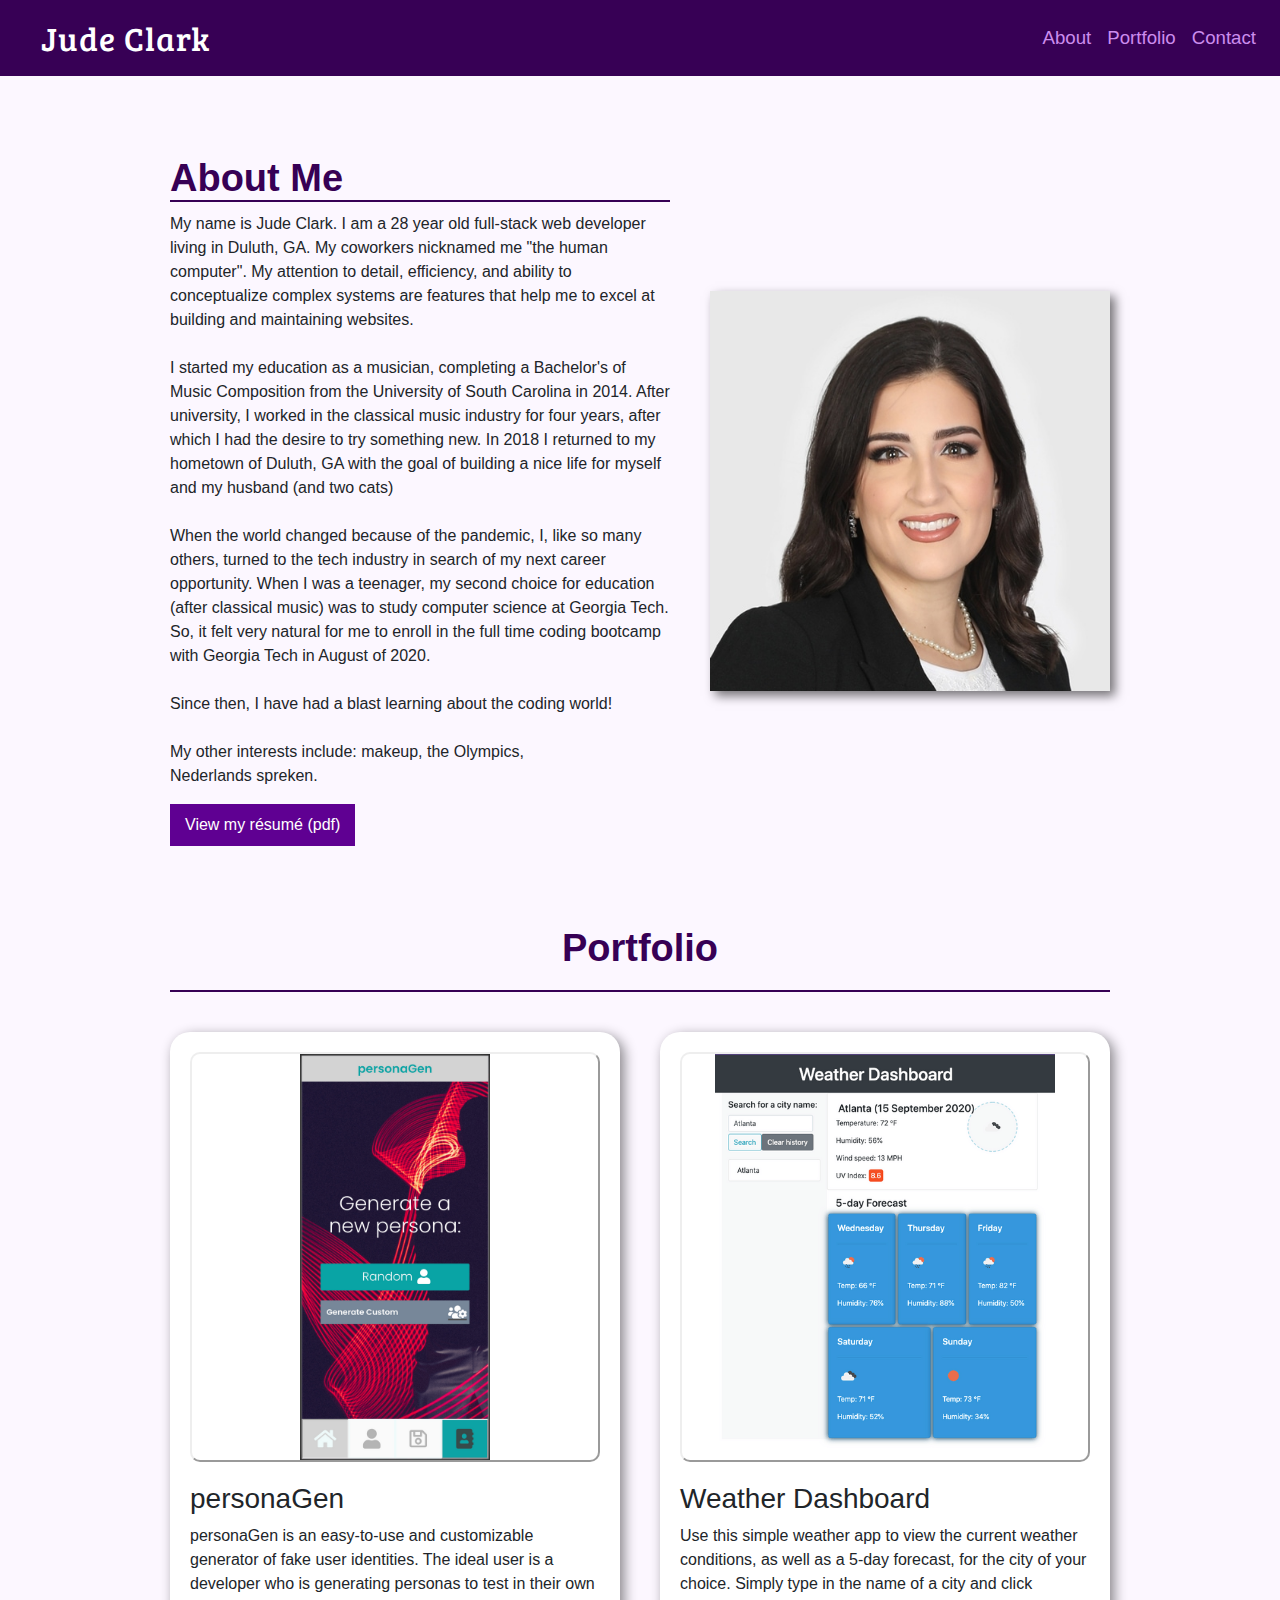
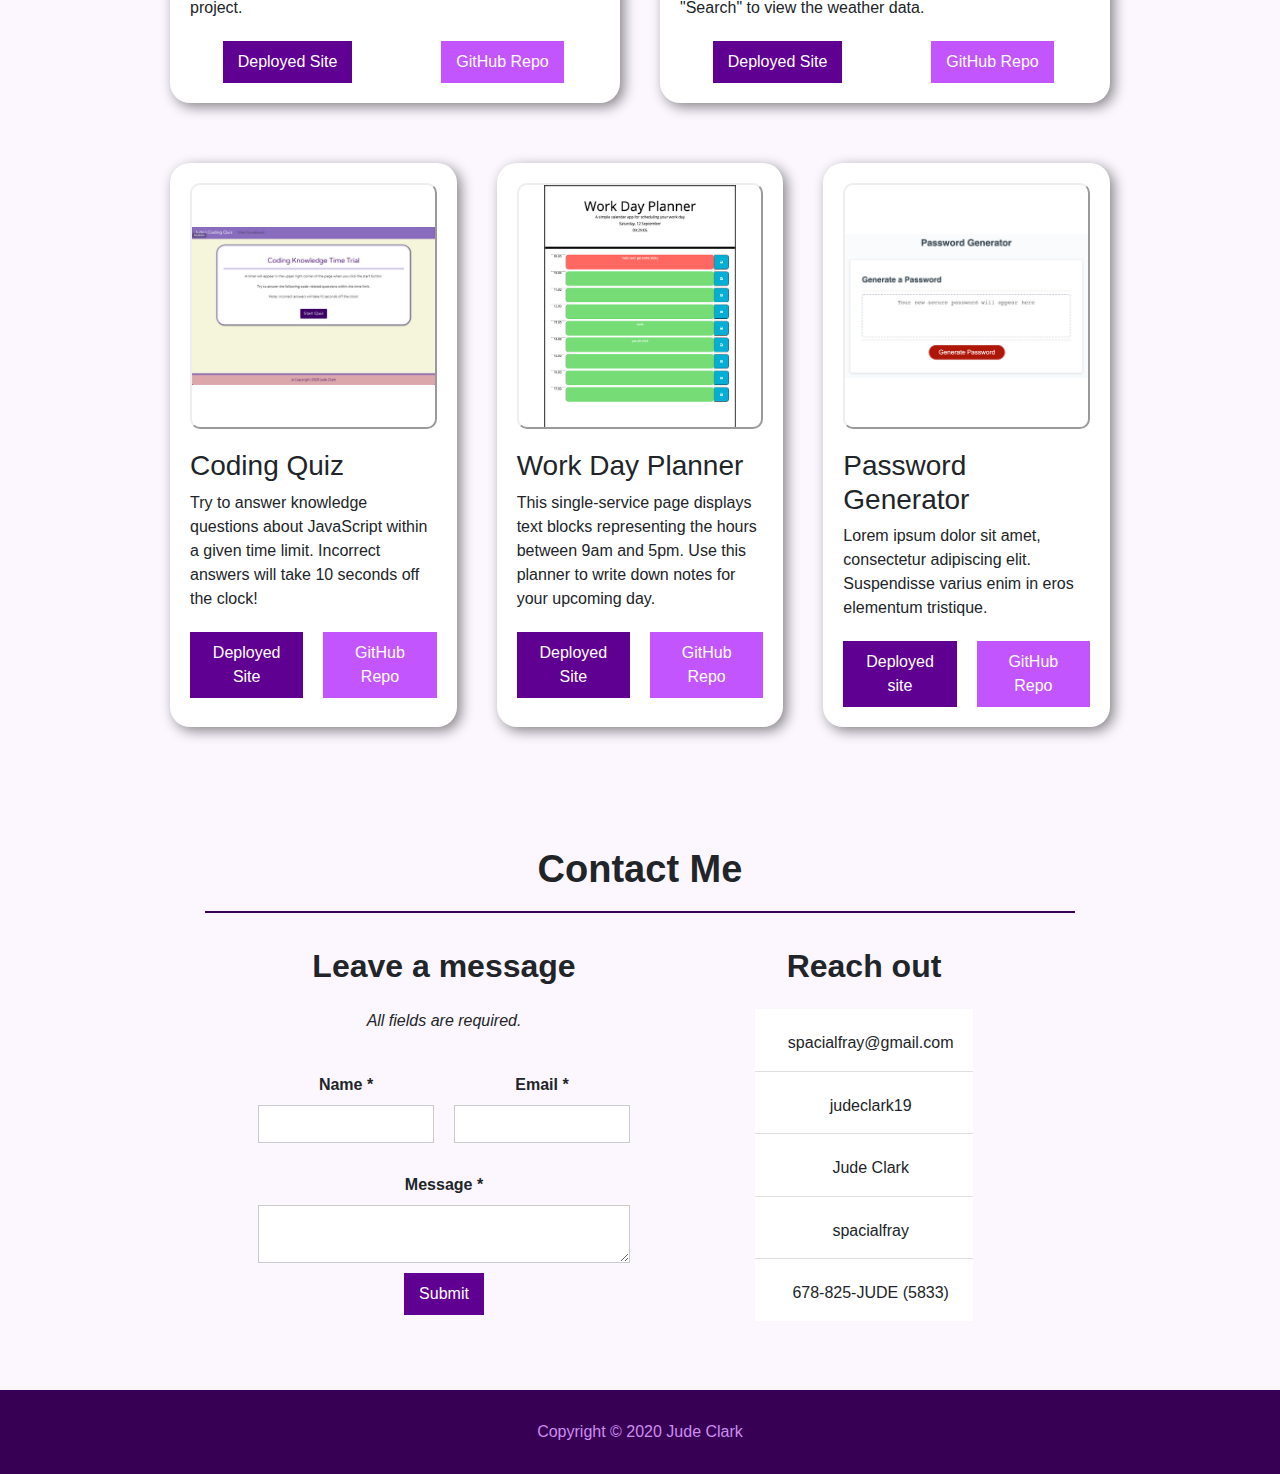
==== commit 6352b120: "hamburger ready" ====
--- a/index.html
+++ b/index.html
@@ -84,7 +84,7 @@
 
     <!-- Beginning of Nav bar -->
     <nav
-      class="navbar navbar-expand-lg navbar-light bg-light nav-teal"
+      class="navbar navbar-expand-lg navbar-dark bg-light nav-teal"
       id="navmargin-bottom"
     >
       <a class="navbar-brand" href="#">Jude Clark</a>
@@ -102,13 +102,13 @@
       <div class="collapse navbar-collapse justify-content-end" id="navbarNav">
         <ul class="navbar-nav">
           <li class="nav-item">
-            <a class="nav-link" href="#about-title">About</a>
+            <a class="nav-link text-sm-center" href="#about-title">About</a>
           </li>
           <li class="nav-item">
-            <a class="nav-link" href="#portfolio-title">Portfolio</a>
+            <a class="nav-link text-sm-center" href="#portfolio-title">Portfolio</a>
           </li>
           <li class="nav-item">
-            <a class="nav-link" href="#contact-title">Contact</a>
+            <a class="nav-link text-sm-center" href="#contact-title">Contact</a>
           </li>
         </ul>
       </div>
@@ -143,7 +143,9 @@
             blast learning about the coding world!<br /><br />My other interests
             include: makeup, the Olympics, Nederlands spreken.
           </p>
-          <a href="#" class="button-3 w-button">View my résumé (pdf)</a>
+          <a href="./Jude Clark Resume Sep 2020.pdf" class="button-3 w-button"
+            >View my résumé (pdf)</a
+          >
         </div>
         <div class="hero-image-mask">
           <img
@@ -182,7 +184,8 @@
             <h3>personaGen</h3>
             <p>
               personaGen is an easy-to-use and customizable generator of fake
-              user identities. The ideal user is a developer who is generating personas to test in their own project.
+              user identities. The ideal user is a developer who is generating
+              personas to test in their own project.
             </p>
             <div class="portfolio-buttons">
               <div class="columns-2 portfolio-buttons w-row">
@@ -303,7 +306,9 @@
             </div>
             <h3 id="w-node-3b0019553bf2-8f3f9a27">Work Day Planner</h3>
             <p id="w-node-3b0019553bf4-8f3f9a27">
-              This single-service page displays text blocks representing the hours between 9am and 5pm. Use this planner to write down notes for your upcoming day.
+              This single-service page displays text blocks representing the
+              hours between 9am and 5pm. Use this planner to write down notes
+              for your upcoming day.
             </p>
             <div class="columns-2 portfolio-buttons w-row">
               <div class="w-col w-col-6">
@@ -346,10 +351,19 @@
             </p>
             <div class="columns-2 portfolio-buttons w-row">
               <div class="w-col w-col-6">
-                <a href="https://judeclark19.github.io/password-generator/" target="_blank" class="deployed w-button">Deployed site</a>
-              </div>
-              <div class="w-col w-col-6">
-                <a href="https://github.com/judeclark19/password-generator" class="repo-button w-button">GitHub Repo</a>
+                <a
+                  href="https://judeclark19.github.io/password-generator/"
+                  target="_blank"
+                  class="deployed w-button"
+                  >Deployed site</a
+                >
+              </div>
+              <div class="w-col w-col-6">
+                <a
+                  href="https://github.com/judeclark19/password-generator"
+                  class="repo-button w-button"
+                  >GitHub Repo</a
+                >
               </div>
             </div>
           </div>
@@ -415,7 +429,7 @@
                 type="submit"
                 value="Submit"
                 data-wait="Please wait..."
-                class="submit-button hover w-button"
+                class="submit-button hover w-button button-3"
               />
             </form>
             <div class="w-form-done">
@@ -467,10 +481,26 @@
       </div>
     </footer>
     <!-- END footer -->
-    <script
+    <!-- <script
       src="https://d3e54v103j8qbb.cloudfront.net/js/jquery-3.5.1.min.dc5e7f18c8.js?site=5f66bd98f2ec2944903f9a26"
       type="text/javascript"
       integrity="sha256-9/aliU8dGd2tb6OSsuzixeV4y/faTqgFtohetphbbj0="
+      crossorigin="anonymous"
+    ></script> -->
+
+    <script
+      src="https://code.jquery.com/jquery-3.5.1.slim.min.js"
+      integrity="sha384-DfXdz2htPH0lsSSs5nCTpuj/zy4C+OGpamoFVy38MVBnE+IbbVYUew+OrCXaRkfj"
+      crossorigin="anonymous"
+    ></script>
+    <script
+      src="https://cdn.jsdelivr.net/npm/popper.js@1.16.1/dist/umd/popper.min.js"
+      integrity="sha384-9/reFTGAW83EW2RDu2S0VKaIzap3H66lZH81PoYlFhbGU+6BZp6G7niu735Sk7lN"
+      crossorigin="anonymous"
+    ></script>
+    <script
+      src="https://stackpath.bootstrapcdn.com/bootstrap/4.5.2/js/bootstrap.min.js"
+      integrity="sha384-B4gt1jrGC7Jh4AgTPSdUtOBvfO8shuf57BaghqFfPlYxofvL8/KUEfYiJOMMV+rV"
       crossorigin="anonymous"
     ></script>
     <script src="js/webflow.js" type="text/javascript"></script>
--- a/css/judes-superb-project.webflow.css
+++ b/css/judes-superb-project.webflow.css
@@ -61,6 +61,7 @@
 
 a.nav-link:hover {
   color: #f8ebff !important;
+  text-decoration: none;
 }
 
 .div-block {
@@ -514,9 +515,9 @@
   text-decoration: none;
 }
 
-.footer-link:hover {
+/* .footer-link:hover {
   text-decoration: underline;
-}
+} */
 
 .columns-3 {
   display: -webkit-box;
@@ -622,6 +623,7 @@
 .deployed:hover{
   background-color: #8600cf;
   color: white;
+  text-decoration: none;
 }
 
 .repo-button {
@@ -631,16 +633,17 @@
 .repo-button:hover {
   background-color: #cc8dee;
   color: white;
-}
-
-.submit-button {
+  text-decoration: none;
+}
+
+/* .submit-button {
   background-color: #5f0092;
 }
 
 .submit-button.hover {
   background-color: #8600cf;
   color: white;
-}
+} */
 
 .text-block-2 {
   color: #cc8dee;
@@ -652,6 +655,11 @@
 
 .nav-link:hover {
   color: #fcf7ff;
+  text-decoration: none;
+}
+
+.navbar-toggler{
+  color: #cc8dee;
 }
 
 .section-3 {
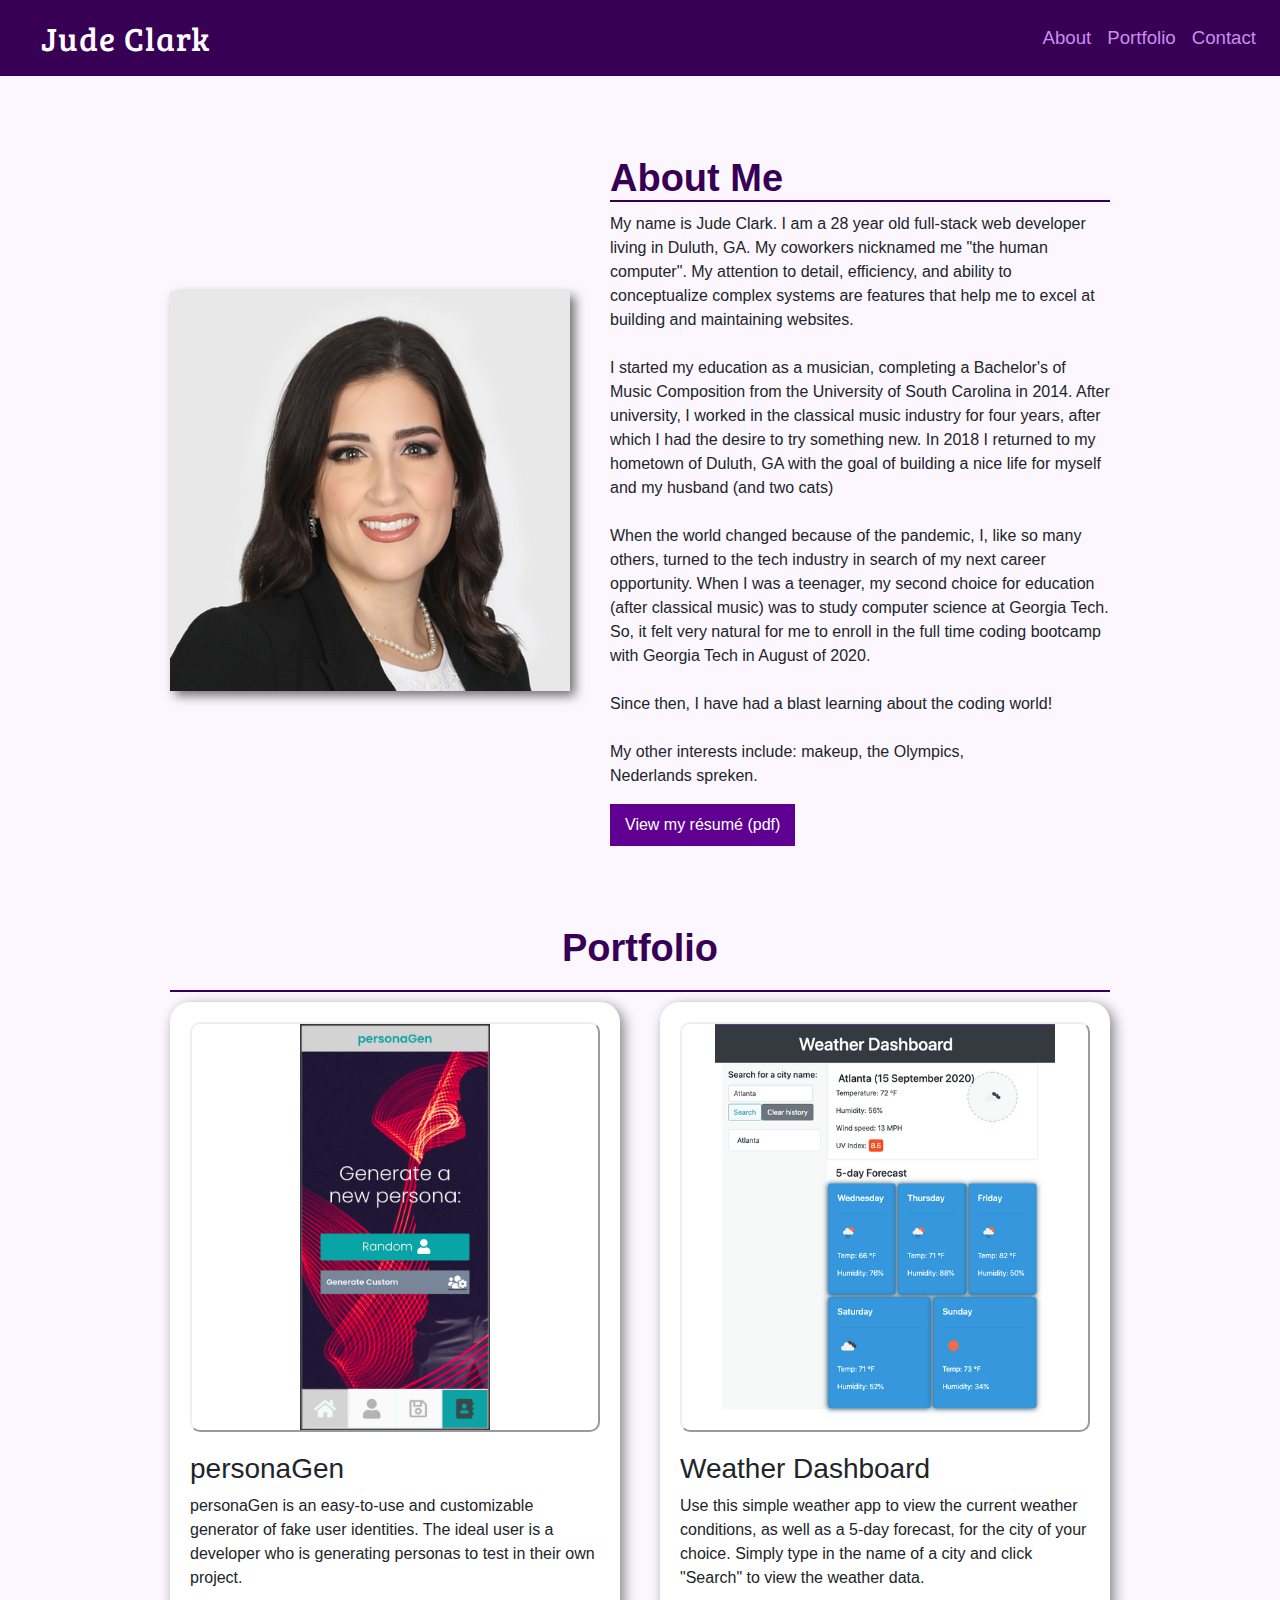
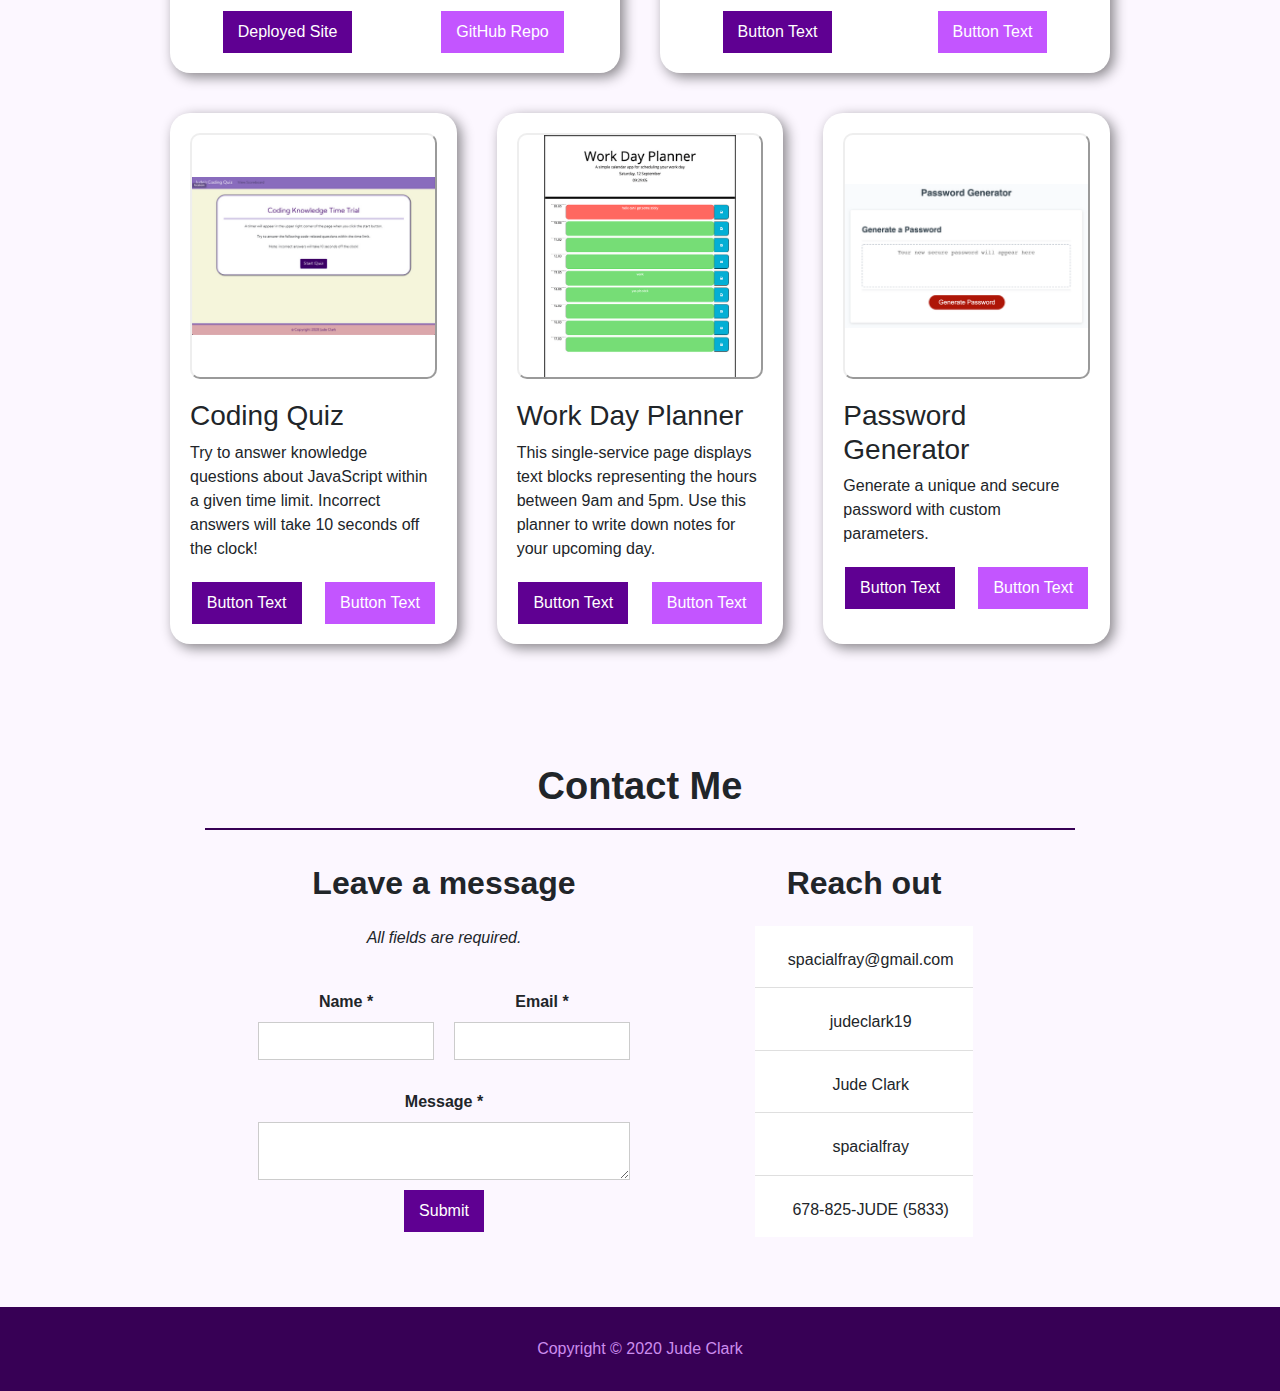
==== commit c83d66ec: "new known issue: breakpoints. Might try reimporting form webflow sometime" ====
--- a/index.html
+++ b/index.html
@@ -118,6 +118,19 @@
     <!-- About me section begins -->
     <header id="hero" class="hero">
       <div class="flex-container w-container">
+
+        <div class="hero-image-mask">
+          <img
+            src="images/jc1-square.jpg"
+            srcset="
+              images/jc1-square-p-500.jpeg 500w,
+              images/jc1-square.jpg        726w
+            "
+            sizes="400px"
+            alt=""
+            class="hero-image"
+          />
+        </div>
         <div>
           <h1 class="heading-8" id="about-title">
             <span class="text-span">About Me</span>
@@ -147,23 +160,11 @@
             >View my résumé (pdf)</a
           >
         </div>
-        <div class="hero-image-mask">
-          <img
-            src="images/jc1-square.jpg"
-            srcset="
-              images/jc1-square-p-500.jpeg 500w,
-              images/jc1-square.jpg        726w
-            "
-            sizes="400px"
-            alt=""
-            class="hero-image"
-          />
-        </div>
       </div>
     </header>
     <!-- END about me section -->
     <!-- Portfolio section begins -->
-    <section id="cards-section" class="cards-section">
+    <!-- <section id="cards-section" class="cards-section">
       <div class="centered-container w-container">
         <h1 class="heading-9" id="portfolio-title">Portfolio</h1>
         <div class="cards-grid-container row-of-2">
@@ -369,7 +370,65 @@
           </div>
         </div>
       </div>
+    </section> -->
+    
+    <section id="cards-section" class="cards-section">
+      <div class="centered-container w-container">
+        <h1 class="heading-9">Portfolio</h1>
+        <div class="cards-grid-container row-of-2">
+          <div class="portfolio-card-div">
+            <div class="cards-image-mask portfolio-img-mask"><img src="images/personaGen.png" height="" srcset="images/personaGen-p-500.png 500w, images/personaGen.png 620w" sizes="(max-width: 479px) 83vw, (max-width: 767px) 90vw, (max-width: 991px) 314px, 410px" alt="" class="cards-image"></div>
+            <h3>personaGen</h3>
+            <p>personaGen is an easy-to-use and customizable generator of fake user identities. The ideal user is a developer who is generating personas to test in their own project.</p>
+            <div class="portfolio-buttons">
+              <div class="columns-2 portfolio-buttons w-row">
+                <div class="w-col w-col-6"><a href="#" class="deployed w-button">Deployed Site</a></div>
+                <div class="w-col w-col-6"><a href="#" class="repo-button w-button">GitHub Repo</a></div>
+              </div>
+            </div>
+          </div>
+          <div class="portfolio-card-div">
+            <div class="cards-image-mask portfolio-img-mask"><img src="images/weather_dashboard.png" srcset="images/weather_dashboard-p-500.png 500w, images/weather_dashboard.png 775w" sizes="(max-width: 479px) 83vw, (max-width: 767px) 90vw, (max-width: 991px) 314px, 410px" alt="" class="cards-image"></div>
+            <h3 id="w-node-c2e84e78d0fa-8f3f9a27">Weather Dashboard</h3>
+            <p id="w-node-c2e84e78d0fc-8f3f9a27">Use this simple weather app to view the current weather conditions, as well as a 5-day forecast, for the city of your choice. Simply type in the name of a city and click &quot;Search&quot; to view the weather data.</p>
+            <div class="columns-2 portfolio-buttons w-row">
+              <div class="w-col w-col-6"><a href="#" class="deployed w-button">Button Text</a></div>
+              <div class="w-col w-col-6"><a href="#" class="repo-button w-button">Button Text</a></div>
+            </div>
+          </div>
+        </div>
+        <div class="cards-grid-container row-of-3">
+          <div id="w-node-3b0019553be8-8f3f9a27" class="portfolio-card-div">
+            <div class="cards-image-mask portfolio-img-mask"><img src="images/coding_quiz.png" srcset="images/coding_quiz-p-500.png 500w, images/coding_quiz-p-800.png 800w, images/coding_quiz-p-1080.png 1080w, images/coding_quiz-p-1600.png 1600w, images/coding_quiz-p-2000.png 2000w, images/coding_quiz.png 2334w" sizes="(max-width: 479px) 83vw, (max-width: 767px) 90vw, (max-width: 991px) 189.328125px, 246.65625px" alt="" class="cards-image"></div>
+            <h3>Coding Quiz</h3>
+            <p>Try to answer knowledge questions about JavaScript within a given time limit. Incorrect answers will take 10 seconds off the clock!</p>
+            <div class="columns-2 portfolio-buttons w-row">
+              <div class="w-col w-col-6"><a href="#" class="deployed w-button">Button Text</a></div>
+              <div class="w-col w-col-6"><a href="#" class="repo-button w-button">Button Text</a></div>
+            </div>
+          </div>
+          <div id="w-node-3b0019553bef-8f3f9a27" class="portfolio-card-div">
+            <div class="cards-image-mask portfolio-img-mask"><img src="images/day_planner.png" srcset="images/day_planner-p-500.png 500w, images/day_planner-p-800.png 800w, images/day_planner.png 1036w" sizes="(max-width: 479px) 83vw, (max-width: 767px) 90vw, (max-width: 991px) 189.328125px, 246.65625px" alt="" class="cards-image"></div>
+            <h3 id="w-node-3b0019553bf2-8f3f9a27">Work Day Planner</h3>
+            <p id="w-node-3b0019553bf4-8f3f9a27">This single-service page displays text blocks representing the hours between 9am and 5pm. Use this planner to write down notes for your upcoming day.</p>
+            <div class="columns-2 portfolio-buttons w-row">
+              <div class="w-col w-col-6"><a href="#" class="deployed w-button">Button Text</a></div>
+              <div class="w-col w-col-6"><a href="#" class="repo-button w-button">Button Text</a></div>
+            </div>
+          </div>
+          <div id="w-node-3b0019553bf6-8f3f9a27" class="portfolio-card-div">
+            <div class="cards-image-mask portfolio-img-mask"><img src="images/password_generator.png" srcset="images/password_generator-p-500.png 500w, images/password_generator-p-800.png 800w, images/password_generator-p-1080.png 1080w, images/password_generator.png 1682w" sizes="(max-width: 479px) 83vw, (max-width: 767px) 90vw, (max-width: 991px) 189.328125px, 246.65625px" alt="" class="cards-image"></div>
+            <h3 id="w-node-3b0019553bf9-8f3f9a27">Password Generator</h3>
+            <p id="w-node-3b0019553bfb-8f3f9a27">Generate a unique and secure password with custom parameters.</p>
+            <div class="columns-2 portfolio-buttons w-row">
+              <div class="w-col w-col-6"><a href="#" class="deployed w-button">Button Text</a></div>
+              <div class="w-col w-col-6"><a href="#" class="repo-button w-button">Button Text</a></div>
+            </div>
+          </div>
+        </div>
+      </div>
     </section>
+    
     <!-- END portfolio section -->
     <!-- Contact section begin -->
     <div>
--- a/css/judes-superb-project.webflow.css
+++ b/css/judes-superb-project.webflow.css
@@ -291,7 +291,7 @@
 .hero-image-mask {
   width: 0%;
   min-width: 400px;
-  margin-left: 40px;
+  margin-right: 40px;
 }
 
 .hero-image {
@@ -340,12 +340,8 @@
 }
 
 .cards-grid-container.row-of-2 {
-  margin-top: 40px;
-  margin-bottom: 60px;
-  -ms-grid-columns: 1fr 1fr;
-  grid-template-columns: 1fr 1fr;
-  -ms-grid-rows: auto;
-  grid-template-rows: auto;
+-ms-grid-columns: 1fr 1fr;
+grid-template-columns: 1fr 1fr;
 }
 
 .cards-image-mask {
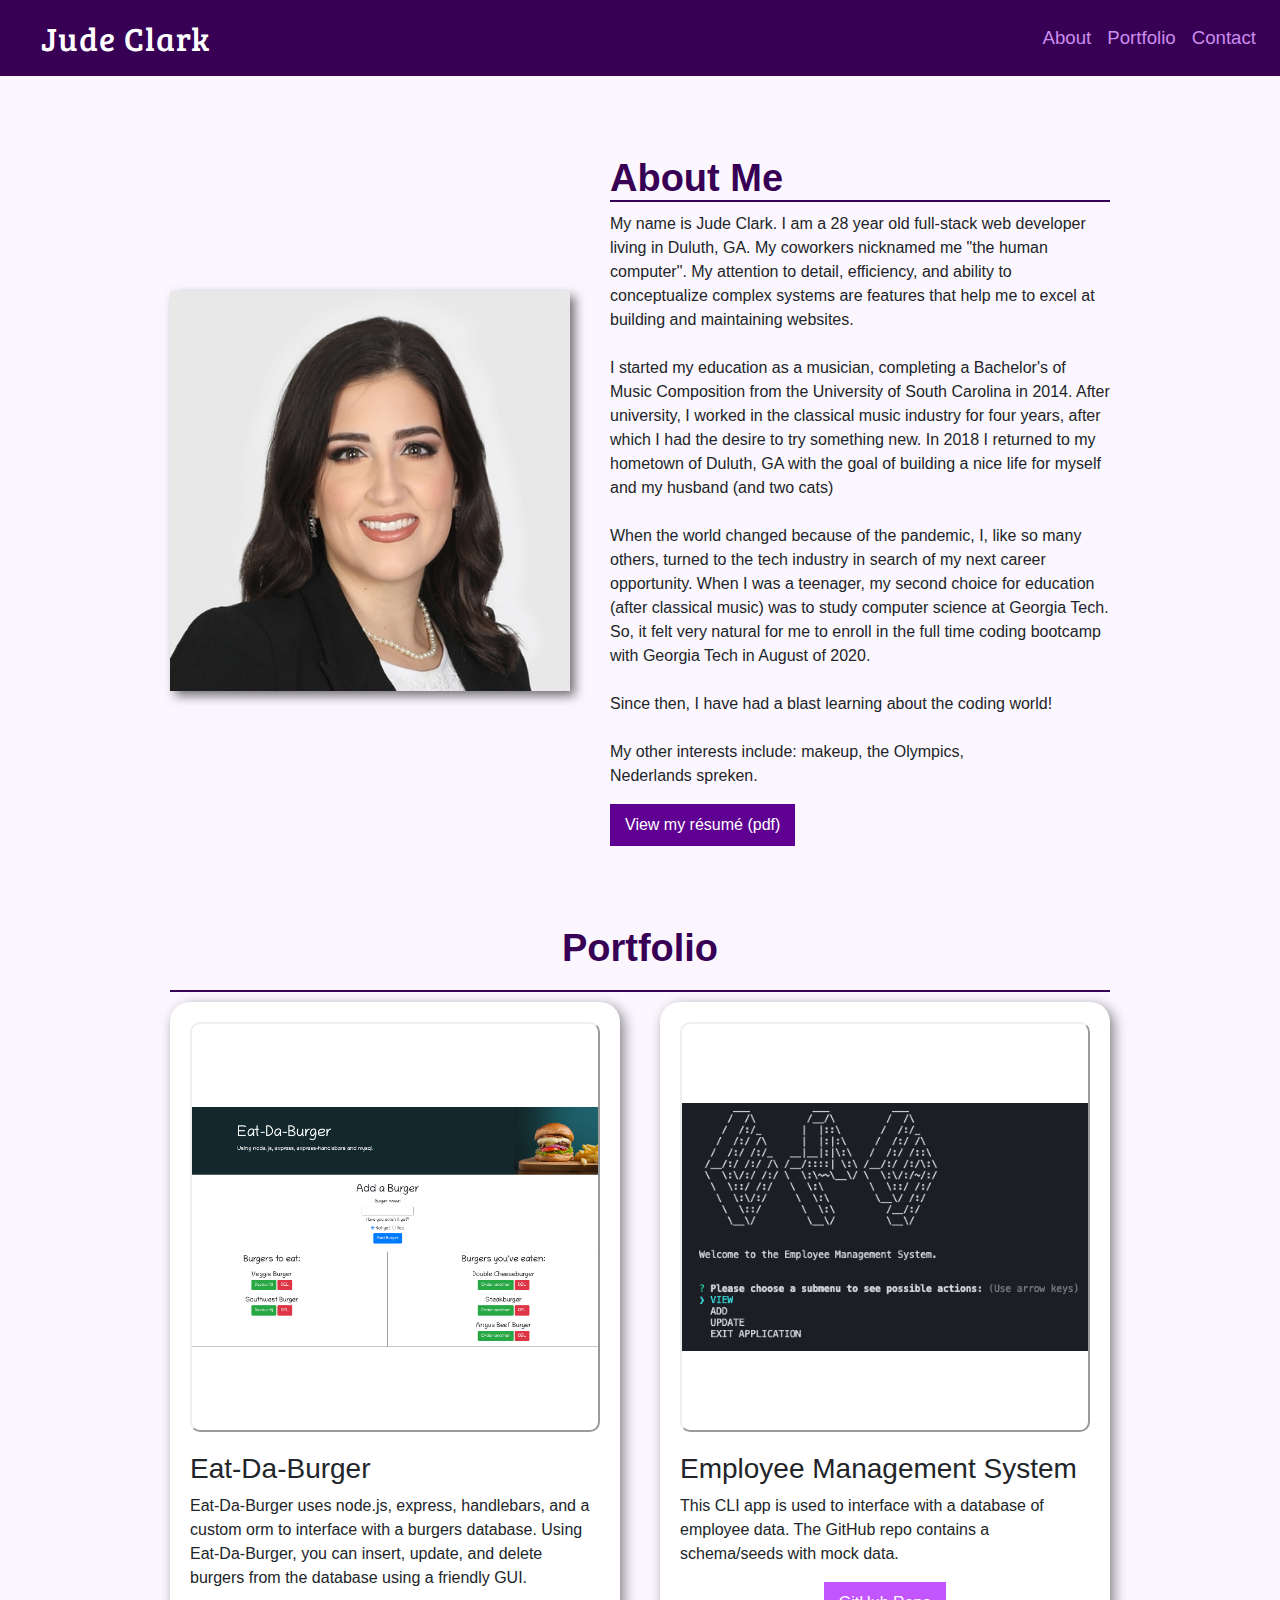
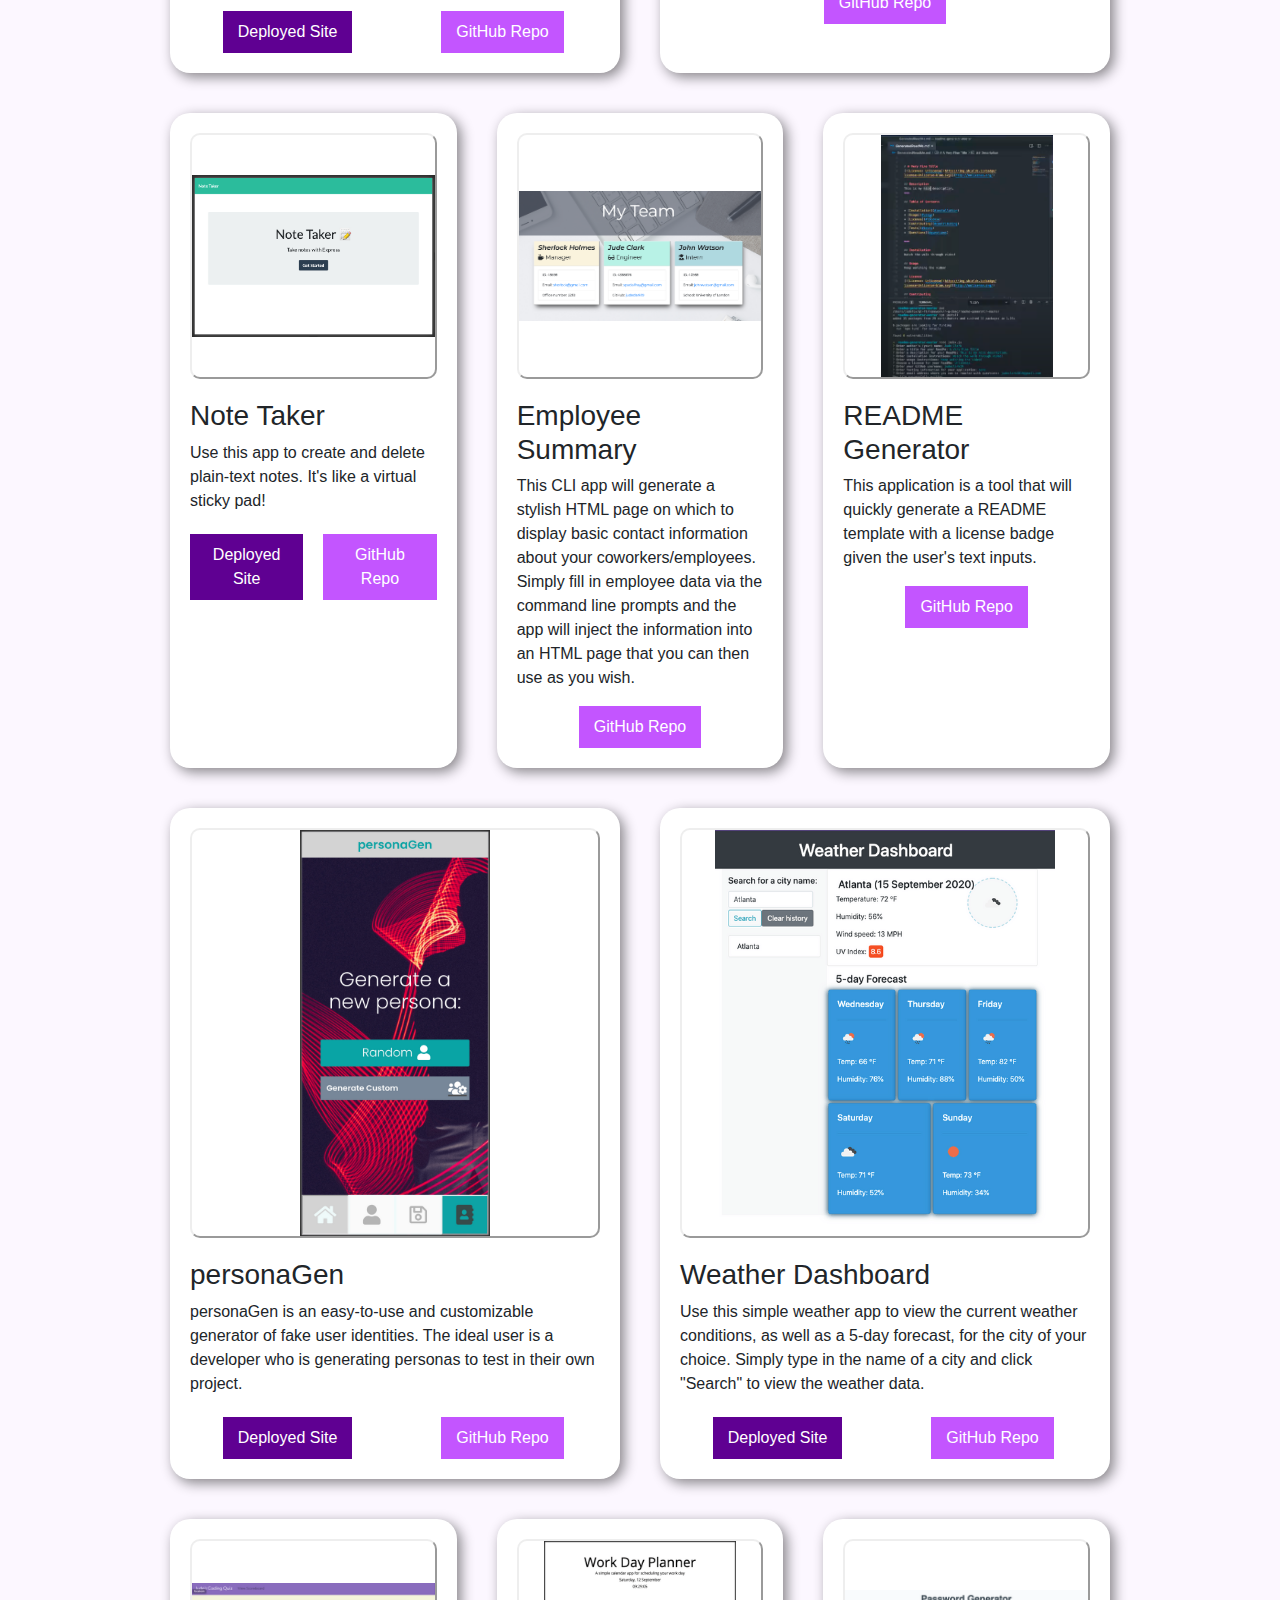
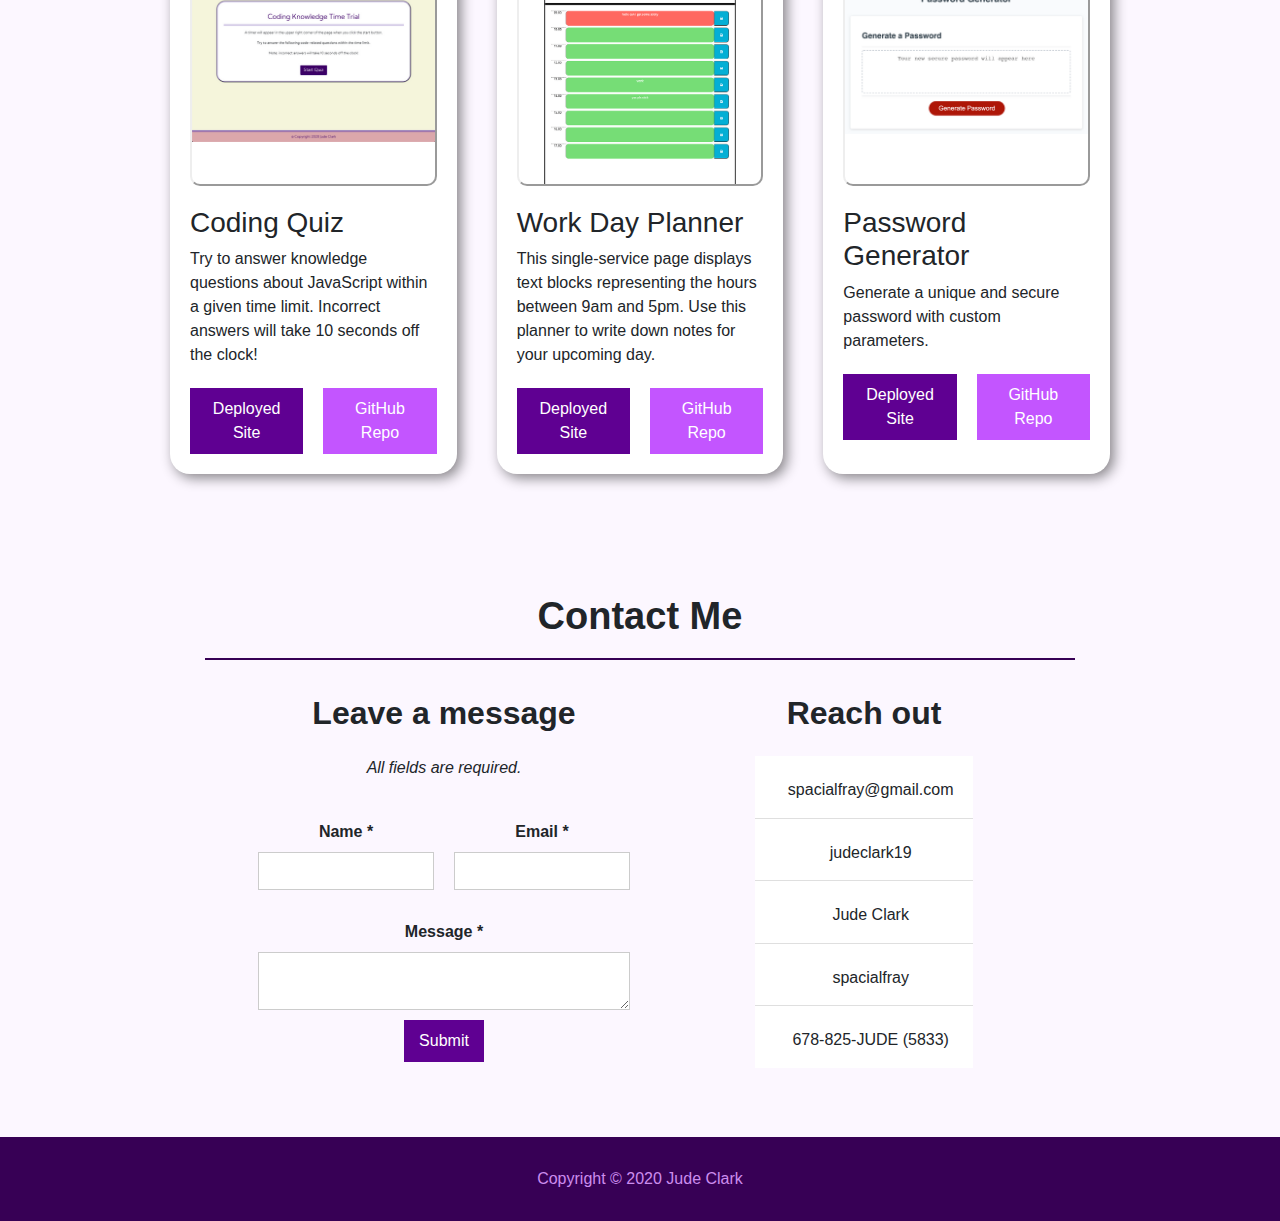
==== commit ee69ae98: "added projects to portfolio" ====
--- a/index.html
+++ b/index.html
@@ -105,7 +105,9 @@
             <a class="nav-link text-sm-center" href="#about-title">About</a>
           </li>
           <li class="nav-item">
-            <a class="nav-link text-sm-center" href="#portfolio-title">Portfolio</a>
+            <a class="nav-link text-sm-center" href="#portfolio-title"
+              >Portfolio</a
+            >
           </li>
           <li class="nav-item">
             <a class="nav-link text-sm-center" href="#contact-title">Contact</a>
@@ -118,7 +120,6 @@
     <!-- About me section begins -->
     <header id="hero" class="hero">
       <div class="flex-container w-container">
-
         <div class="hero-image-mask">
           <img
             src="images/jc1-square.jpg"
@@ -164,11 +165,12 @@
     </header>
     <!-- END about me section -->
     <!-- Portfolio section begins -->
+
     <!-- <section id="cards-section" class="cards-section">
       <div class="centered-container w-container">
         <h1 class="heading-9" id="portfolio-title">Portfolio</h1>
         <div class="cards-grid-container row-of-2">
-          <div id="w-node-c2e84e78d0f0-8f3f9a27" class="portfolio-card-div">
+          <div class="portfolio-card-div">
             <div class="cards-image-mask portfolio-img-mask">
               <img
                 src="images/personaGen.png"
@@ -177,7 +179,480 @@
                   images/personaGen-p-500.png 500w,
                   images/personaGen.png       620w
                 "
-                sizes="(max-width: 479px) 202.734375px, (max-width: 767px) 42vw, (max-width: 991px) 314px, 410px"
+                sizes="(max-width: 479px) 83vw, (max-width: 767px) 90vw, (max-width: 991px) 314px, 410px"
+                alt=""
+                class="cards-image"
+              />
+            </div>
+            <h3>Eat-Da-Burger</h3>
+            <p>
+              personaGen is an easy-to-use and customizable generator of fake
+              user identities. The ideal user is a developer who is generating
+              personas to test in their own project.
+            </p>
+            <div class="portfolio-buttons">
+              <div class="columns-2 portfolio-buttons w-row">
+                <div class="w-col w-col-6">
+                  <a href="#" class="deployed w-button">Deployed Site</a>
+                </div>
+                <div class="w-col w-col-6">
+                  <a href="#" class="repo-button w-button">GitHub Repo</a>
+                </div>
+              </div>
+            </div>
+          </div>
+          <div class="portfolio-card-div">
+            <div class="cards-image-mask portfolio-img-mask">
+              <img
+                src="images/weather_dashboard.png"
+                srcset="
+                  images/weather_dashboard-p-500.png 500w,
+                  images/weather_dashboard.png       775w
+                "
+                sizes="(max-width: 479px) 83vw, (max-width: 767px) 90vw, (max-width: 991px) 314px, 410px"
+                alt=""
+                class="cards-image"
+              />
+            </div>
+            <h3 id="w-node-c2e84e78d0fa-8f3f9a27">Weather Dashboard</h3>
+            <p id="w-node-c2e84e78d0fc-8f3f9a27">
+              Use this simple weather app to view the current weather
+              conditions, as well as a 5-day forecast, for the city of your
+              choice. Simply type in the name of a city and click
+              &quot;Search&quot; to view the weather data.
+            </p>
+            <div class="columns-2 portfolio-buttons w-row">
+              <div class="w-col w-col-6">
+                <a href="#" class="deployed w-button">Button Text</a>
+              </div>
+              <div class="w-col w-col-6">
+                <a href="#" class="repo-button w-button">Button Text</a>
+              </div>
+            </div>
+          </div>
+        </div>
+        <div class="cards-grid-container row-of-3">
+          <div id="w-node-3b0019553be8-8f3f9a27" class="portfolio-card-div">
+            <div class="cards-image-mask portfolio-img-mask">
+              <img
+                src="images/coding_quiz.png"
+                srcset="
+                  images/coding_quiz-p-500.png   500w,
+                  images/coding_quiz-p-800.png   800w,
+                  images/coding_quiz-p-1080.png 1080w,
+                  images/coding_quiz-p-1600.png 1600w,
+                  images/coding_quiz-p-2000.png 2000w,
+                  images/coding_quiz.png        2334w
+                "
+                sizes="(max-width: 479px) 83vw, (max-width: 767px) 90vw, (max-width: 991px) 189.328125px, 246.65625px"
+                alt=""
+                class="cards-image"
+              />
+            </div>
+            <h3>Coding Quiz</h3>
+            <p>
+              Try to answer knowledge questions about JavaScript within a given
+              time limit. Incorrect answers will take 10 seconds off the clock!
+            </p>
+            <div class="columns-2 portfolio-buttons w-row">
+              <div class="w-col w-col-6">
+                <a href="#" class="deployed w-button">Button Text</a>
+              </div>
+              <div class="w-col w-col-6">
+                <a href="#" class="repo-button w-button">Button Text</a>
+              </div>
+            </div>
+          </div>
+          <div id="w-node-3b0019553bef-8f3f9a27" class="portfolio-card-div">
+            <div class="cards-image-mask portfolio-img-mask">
+              <img
+                src="images/day_planner.png"
+                srcset="
+                  images/day_planner-p-500.png  500w,
+                  images/day_planner-p-800.png  800w,
+                  images/day_planner.png       1036w
+                "
+                sizes="(max-width: 479px) 83vw, (max-width: 767px) 90vw, (max-width: 991px) 189.328125px, 246.65625px"
+                alt=""
+                class="cards-image"
+              />
+            </div>
+            <h3 id="w-node-3b0019553bf2-8f3f9a27">Work Day Planner</h3>
+            <p id="w-node-3b0019553bf4-8f3f9a27">
+              This single-service page displays text blocks representing the
+              hours between 9am and 5pm. Use this planner to write down notes
+              for your upcoming day.
+            </p>
+            <div class="columns-2 portfolio-buttons w-row">
+              <div class="w-col w-col-6">
+                <a href="#" class="deployed w-button">Button Text</a>
+              </div>
+              <div class="w-col w-col-6">
+                <a href="#" class="repo-button w-button">Button Text</a>
+              </div>
+            </div>
+          </div>
+          <div id="w-node-3b0019553bf6-8f3f9a27" class="portfolio-card-div">
+            <div class="cards-image-mask portfolio-img-mask">
+              <img
+                src="images/password_generator.png"
+                srcset="
+                  images/password_generator-p-500.png   500w,
+                  images/password_generator-p-800.png   800w,
+                  images/password_generator-p-1080.png 1080w,
+                  images/password_generator.png        1682w
+                "
+                sizes="(max-width: 479px) 83vw, (max-width: 767px) 90vw, (max-width: 991px) 189.328125px, 246.65625px"
+                alt=""
+                class="cards-image"
+              />
+            </div>
+            <h3 id="w-node-3b0019553bf9-8f3f9a27">Password Generator</h3>
+            <p id="w-node-3b0019553bfb-8f3f9a27">
+              Generate a unique and secure password with custom parameters.
+            </p>
+            <div class="columns-2 portfolio-buttons w-row">
+              <div class="w-col w-col-6">
+                <a href="#" class="deployed w-button">Button Text</a>
+              </div>
+              <div class="w-col w-col-6">
+                <a href="#" class="repo-button w-button">Button Text</a>
+              </div>
+            </div>
+          </div>
+        </div>
+        <div class="cards-grid-container row-of-2">
+          <div class="portfolio-card-div">
+            <div class="cards-image-mask portfolio-img-mask">
+              <img
+                src="images/personaGen.png"
+                height=""
+                srcset="
+                  images/personaGen-p-500.png 500w,
+                  images/personaGen.png       620w
+                "
+                sizes="(max-width: 479px) 83vw, (max-width: 767px) 90vw, (max-width: 991px) 314px, 410px"
+                alt=""
+                class="cards-image"
+              />
+            </div>
+            <h3>personaGen</h3>
+            <p>
+              personaGen is an easy-to-use and customizable generator of fake
+              user identities. The ideal user is a developer who is generating
+              personas to test in their own project.
+            </p>
+            <div class="portfolio-buttons">
+              <div class="columns-2 portfolio-buttons w-row">
+                <div class="w-col w-col-6">
+                  <a href="#" class="deployed w-button">Deployed Site</a>
+                </div>
+                <div class="w-col w-col-6">
+                  <a href="#" class="repo-button w-button">GitHub Repo</a>
+                </div>
+              </div>
+            </div>
+          </div>
+          <div class="portfolio-card-div">
+            <div class="cards-image-mask portfolio-img-mask">
+              <img
+                src="images/weather_dashboard.png"
+                srcset="
+                  images/weather_dashboard-p-500.png 500w,
+                  images/weather_dashboard.png       775w
+                "
+                sizes="(max-width: 479px) 83vw, (max-width: 767px) 90vw, (max-width: 991px) 314px, 410px"
+                alt=""
+                class="cards-image"
+              />
+            </div>
+            <h3 id="w-node-c2e84e78d0fa-8f3f9a27">Weather Dashboard</h3>
+            <p id="w-node-c2e84e78d0fc-8f3f9a27">
+              Use this simple weather app to view the current weather
+              conditions, as well as a 5-day forecast, for the city of your
+              choice. Simply type in the name of a city and click
+              &quot;Search&quot; to view the weather data.
+            </p>
+            <div class="columns-2 portfolio-buttons w-row">
+              <div class="w-col w-col-6">
+                <a href="#" class="deployed w-button">Button Text</a>
+              </div>
+              <div class="w-col w-col-6">
+                <a href="#" class="repo-button w-button">Button Text</a>
+              </div>
+            </div>
+          </div>
+        </div>
+        <div class="cards-grid-container row-of-3">
+          <div id="w-node-3b0019553be8-8f3f9a27" class="portfolio-card-div">
+            <div class="cards-image-mask portfolio-img-mask">
+              <img
+                src="images/coding_quiz.png"
+                srcset="
+                  images/coding_quiz-p-500.png   500w,
+                  images/coding_quiz-p-800.png   800w,
+                  images/coding_quiz-p-1080.png 1080w,
+                  images/coding_quiz-p-1600.png 1600w,
+                  images/coding_quiz-p-2000.png 2000w,
+                  images/coding_quiz.png        2334w
+                "
+                sizes="(max-width: 479px) 83vw, (max-width: 767px) 90vw, (max-width: 991px) 189.328125px, 246.65625px"
+                alt=""
+                class="cards-image"
+              />
+            </div>
+            <h3>Coding Quiz</h3>
+            <p>
+              Try to answer knowledge questions about JavaScript within a given
+              time limit. Incorrect answers will take 10 seconds off the clock!
+            </p>
+            <div class="columns-2 portfolio-buttons w-row">
+              <div class="w-col w-col-6">
+                <a href="#" class="deployed w-button">Button Text</a>
+              </div>
+              <div class="w-col w-col-6">
+                <a href="#" class="repo-button w-button">Button Text</a>
+              </div>
+            </div>
+          </div>
+          <div id="w-node-3b0019553bef-8f3f9a27" class="portfolio-card-div">
+            <div class="cards-image-mask portfolio-img-mask">
+              <img
+                src="images/day_planner.png"
+                srcset="
+                  images/day_planner-p-500.png  500w,
+                  images/day_planner-p-800.png  800w,
+                  images/day_planner.png       1036w
+                "
+                sizes="(max-width: 479px) 83vw, (max-width: 767px) 90vw, (max-width: 991px) 189.328125px, 246.65625px"
+                alt=""
+                class="cards-image"
+              />
+            </div>
+            <h3 id="w-node-3b0019553bf2-8f3f9a27">Work Day Planner</h3>
+            <p id="w-node-3b0019553bf4-8f3f9a27">
+              This single-service page displays text blocks representing the
+              hours between 9am and 5pm. Use this planner to write down notes
+              for your upcoming day.
+            </p>
+            <div class="columns-2 portfolio-buttons w-row">
+              <div class="w-col w-col-6">
+                <a href="#" class="deployed w-button">Button Text</a>
+              </div>
+              <div class="w-col w-col-6">
+                <a href="#" class="repo-button w-button">Button Text</a>
+              </div>
+            </div>
+          </div>
+          <div id="w-node-3b0019553bf6-8f3f9a27" class="portfolio-card-div">
+            <div class="cards-image-mask portfolio-img-mask">
+              <img
+                src="images/password_generator.png"
+                srcset="
+                  images/password_generator-p-500.png   500w,
+                  images/password_generator-p-800.png   800w,
+                  images/password_generator-p-1080.png 1080w,
+                  images/password_generator.png        1682w
+                "
+                sizes="(max-width: 479px) 83vw, (max-width: 767px) 90vw, (max-width: 991px) 189.328125px, 246.65625px"
+                alt=""
+                class="cards-image"
+              />
+            </div>
+            <h3 id="w-node-3b0019553bf9-8f3f9a27">Password Generator</h3>
+            <p id="w-node-3b0019553bfb-8f3f9a27">
+              Generate a unique and secure password with custom parameters.
+            </p>
+            <div class="columns-2 portfolio-buttons w-row">
+              <div class="w-col w-col-6">
+                <a href="#" class="deployed w-button">Button Text</a>
+              </div>
+              <div class="w-col w-col-6">
+                <a href="#" class="repo-button w-button">Button Text</a>
+              </div>
+            </div>
+          </div>
+        </div>
+      </div>
+    </section> -->
+
+    <section id="cards-section" class="cards-section">
+      <div class="centered-container w-container">
+        <h1 class="heading-9">Portfolio</h1>
+        <div class="cards-grid-container row-of-2">
+          <div class="portfolio-card-div">
+            <div class="cards-image-mask portfolio-img-mask">
+              <img
+                src="images/sampleburgers.png"
+                height=""
+                sizes="(max-width: 479px) 83vw, (max-width: 767px) 90vw, (max-width: 991px) 314px, 410px"
+                srcset="
+                  images/sampleburgers.png  500w,
+                  images/sampleburgers.png  800w,
+                  images/sampleburgers.png 1080w,
+                  images/sampleburgers.png 1600w,
+                  images/sampleburgers.png 2000w,
+                  images/sampleburgers.png 2600w,
+                  images/sampleburgers.png 2996w
+                "
+                alt=""
+                class="cards-image"
+              />
+            </div>
+            <h3>Eat-Da-Burger</h3>
+            <p>
+              Eat-Da-Burger uses node.js, express, handlebars, and a custom orm
+              to interface with a burgers database. Using Eat-Da-Burger, you can
+              insert, update, and delete burgers from the database using a
+              friendly GUI.
+            </p>
+            <div class="portfolio-buttons">
+              <div class="columns-2 portfolio-buttons w-row">
+                <div class="w-col w-col-6">
+                  <a
+                    href="https://spacialfray-eatdaburger.herokuapp.com/"
+                    target="_blank"
+                    class="deployed w-button"
+                    >Deployed Site</a
+                  >
+                </div>
+                <div class="w-col w-col-6">
+                  <a
+                    href="https://github.com/judeclark19/eat-da-burger"
+                    target="_blank"
+                    class="repo-button w-button"
+                    >GitHub Repo</a
+                  >
+                </div>
+              </div>
+            </div>
+          </div>
+          <div class="portfolio-card-div">
+            <div class="cards-image-mask portfolio-img-mask">
+              <img src="images/welcome_screen.png" alt="" class="cards-image" />
+            </div>
+            <h3 id="w-node-c2e84e78d0fa-8f3f9a27">
+              Employee Management System
+            </h3>
+            <p id="w-node-c2e84e78d0fc-8f3f9a27">
+              This CLI app is used to interface with a database of employee
+              data. The GitHub repo contains a schema/seeds with mock data.
+            </p>
+            <div class="github-button">
+              <a
+                href="https://github.com/judeclark19/employee-management-system"
+                target="_blank"
+                class="repo-button w-button"
+                >GitHub Repo</a
+              >
+            </div>
+          </div>
+        </div>
+        <div class="cards-grid-container row-of-3">
+          <div id="w-node-bf3fe07dea3a-8f3f9a27" class="portfolio-card-div">
+            <div class="cards-image-mask portfolio-img-mask">
+              <img
+                src="images/index_ss.png"
+                sizes="(max-width: 479px) 84vw, (max-width: 767px) 90vw, (max-width: 991px) 189.328125px, 246.65625px"
+                srcset="images/index_ss.png 500w, images/index_ss.png 773w"
+                alt=""
+                class="cards-image"
+              />
+            </div>
+            <h3>Note Taker</h3>
+            <p>
+              Use this app to create and delete plain-text notes. It&#x27;s like
+              a virtual sticky pad!
+            </p>
+            <div class="columns-2 portfolio-buttons w-row">
+              <div class="w-col w-col-6">
+                <a
+                  href="https://spacialfray-note-taker.herokuapp.com/"
+                  target="_blank"
+                  class="deployed w-button"
+                  >Deployed Site</a
+                >
+              </div>
+              <div class="w-col w-col-6">
+                <a
+                  href="https://github.com/judeclark19/note-taker"
+                  target="_blank"
+                  class="repo-button w-button"
+                  >GitHub Repo</a
+                >
+              </div>
+            </div>
+          </div>
+          <div id="w-node-bf3fe07dea48-8f3f9a27" class="portfolio-card-div">
+            <div class="cards-image-mask portfolio-img-mask">
+              <img
+                src="images/output_screenshot.png"
+                sizes="(max-width: 479px) 84vw, (max-width: 767px) 90vw, (max-width: 991px) 189.328125px, 246.65625px"
+                srcset="
+                  images/output_screenshot.png  500w,
+                  images/output_screenshot.png  800w,
+                  images/output_screenshot.png 1080w,
+                  images/output_screenshot.png 1600w,
+                  images/output_screenshot.png 2000w,
+                  images/output_screenshot.png 2370w
+                "
+                alt=""
+                class="cards-image"
+              />
+            </div>
+            <h3 id="w-node-bf3fe07dea4b-8f3f9a27">Employee Summary</h3>
+            <p id="w-node-bf3fe07dea4d-8f3f9a27">
+              This CLI app will generate a stylish HTML page on which to display
+              basic contact information about your coworkers/employees. Simply
+              fill in employee data via the command line prompts and the app
+              will inject the information into an HTML page that you can then
+              use as you wish.
+            </p>
+            <div class="github-button">
+              <a
+                href="https://github.com/judeclark19/employee-summary-template"
+                target="_blank"
+                class="repo-button w-button"
+                >GitHub Repo</a
+              >
+            </div>
+          </div>
+          <div id="w-node-bf3fe07dea56-8f3f9a27" class="portfolio-card-div">
+            <div class="cards-image-mask portfolio-img-mask">
+              <img
+                src="images/readmegen.png"
+                sizes="(max-width: 479px) 84vw, (max-width: 767px) 90vw, (max-width: 991px) 189.328125px, 246.65625px"
+                srcset="images/readmegen.png 500w, images/readmegen.png 750w"
+                alt=""
+                class="cards-image"
+              />
+            </div>
+            <h3 id="w-node-bf3fe07dea59-8f3f9a27">README Generator</h3>
+            <p id="w-node-bf3fe07dea5b-8f3f9a27">
+              This application is a tool that will quickly generate a README
+              template with a license badge given the user&#x27;s text inputs.
+            </p>
+            <div class="github-button">
+              <a
+                href="https://github.com/judeclark19/readme-generator"
+                target="_blank"
+                class="repo-button w-button"
+                >GitHub Repo</a
+              >
+            </div>
+          </div>
+        </div>
+        <div class="cards-grid-container row-of-2">
+          <div class="portfolio-card-div">
+            <div class="cards-image-mask portfolio-img-mask">
+              <img
+                src="images/personaGen.png"
+                height=""
+                sizes="(max-width: 479px) 83vw, (max-width: 767px) 90vw, (max-width: 991px) 314px, 410px"
+                srcset="
+                  images/personaGen-p-500.png 500w,
+                  images/personaGen.png       620w
+                "
                 alt=""
                 class="cards-image"
               />
@@ -209,25 +684,25 @@
               </div>
             </div>
           </div>
-          <div id="w-node-c2e84e78d0f7-8f3f9a27" class="portfolio-card-div">
+          <div class="portfolio-card-div">
             <div class="cards-image-mask portfolio-img-mask">
               <img
                 src="images/weather_dashboard.png"
+                sizes="(max-width: 479px) 83vw, (max-width: 767px) 90vw, (max-width: 991px) 314px, 410px"
                 srcset="
                   images/weather_dashboard-p-500.png 500w,
                   images/weather_dashboard.png       775w
                 "
-                sizes="(max-width: 479px) 180.96875px, (max-width: 767px) 41vw, (max-width: 991px) 314px, 410px"
-                alt=""
-                class="cards-image"
-              />
-            </div>
-            <h3 id="w-node-c2e84e78d0fa-8f3f9a27">Weather Dashboard</h3>
-            <p id="w-node-c2e84e78d0fc-8f3f9a27">
+                alt=""
+                class="cards-image"
+              />
+            </div>
+            <h3 id="w-node-9a9061a891fc-8f3f9a27">Weather Dashboard</h3>
+            <p id="w-node-9a9061a891fe-8f3f9a27">
               Use this simple weather app to view the current weather
               conditions, as well as a 5-day forecast, for the city of your
-              choice. Simply type in the name of a city and click "Search" to
-              view the weather data.
+              choice. Simply type in the name of a city and click
+              &quot;Search&quot; to view the weather data.
             </p>
             <div class="columns-2 portfolio-buttons w-row">
               <div class="w-col w-col-6">
@@ -254,6 +729,7 @@
             <div class="cards-image-mask portfolio-img-mask">
               <img
                 src="images/coding_quiz.png"
+                sizes="(max-width: 479px) 84vw, (max-width: 767px) 90vw, (max-width: 991px) 189.328125px, 246.65625px"
                 srcset="
                   images/coding_quiz-p-500.png   500w,
                   images/coding_quiz-p-800.png   800w,
@@ -262,7 +738,6 @@
                   images/coding_quiz-p-2000.png 2000w,
                   images/coding_quiz.png        2334w
                 "
-                sizes="(max-width: 479px) 83vw, (max-width: 767px) 90vw, (max-width: 991px) 189.328125px, 246.65625px"
                 alt=""
                 class="cards-image"
               />
@@ -295,12 +770,12 @@
             <div class="cards-image-mask portfolio-img-mask">
               <img
                 src="images/day_planner.png"
+                sizes="(max-width: 479px) 84vw, (max-width: 767px) 90vw, (max-width: 991px) 189.328125px, 246.65625px"
                 srcset="
                   images/day_planner-p-500.png  500w,
                   images/day_planner-p-800.png  800w,
                   images/day_planner.png       1036w
                 "
-                sizes="(max-width: 479px) 83vw, (max-width: 767px) 90vw, (max-width: 991px) 189.328125px, 246.65625px"
                 alt=""
                 class="cards-image"
               />
@@ -334,21 +809,20 @@
             <div class="cards-image-mask portfolio-img-mask">
               <img
                 src="images/password_generator.png"
+                sizes="(max-width: 479px) 84vw, (max-width: 767px) 90vw, (max-width: 991px) 189.328125px, 246.65625px"
                 srcset="
                   images/password_generator-p-500.png   500w,
                   images/password_generator-p-800.png   800w,
                   images/password_generator-p-1080.png 1080w,
                   images/password_generator.png        1682w
                 "
-                sizes="(max-width: 479px) 83vw, (max-width: 767px) 90vw, (max-width: 991px) 189.328125px, 246.65625px"
                 alt=""
                 class="cards-image"
               />
             </div>
             <h3 id="w-node-3b0019553bf9-8f3f9a27">Password Generator</h3>
             <p id="w-node-3b0019553bfb-8f3f9a27">
-              Lorem ipsum dolor sit amet, consectetur adipiscing elit.
-              Suspendisse varius enim in eros elementum tristique.
+              Generate a unique and secure password with custom parameters.
             </p>
             <div class="columns-2 portfolio-buttons w-row">
               <div class="w-col w-col-6">
@@ -356,12 +830,13 @@
                   href="https://judeclark19.github.io/password-generator/"
                   target="_blank"
                   class="deployed w-button"
-                  >Deployed site</a
+                  >Deployed Site</a
                 >
               </div>
               <div class="w-col w-col-6">
                 <a
                   href="https://github.com/judeclark19/password-generator"
+                  target="_blank"
                   class="repo-button w-button"
                   >GitHub Repo</a
                 >
@@ -370,65 +845,8 @@
           </div>
         </div>
       </div>
-    </section> -->
-    
-    <section id="cards-section" class="cards-section">
-      <div class="centered-container w-container">
-        <h1 class="heading-9">Portfolio</h1>
-        <div class="cards-grid-container row-of-2">
-          <div class="portfolio-card-div">
-            <div class="cards-image-mask portfolio-img-mask"><img src="images/personaGen.png" height="" srcset="images/personaGen-p-500.png 500w, images/personaGen.png 620w" sizes="(max-width: 479px) 83vw, (max-width: 767px) 90vw, (max-width: 991px) 314px, 410px" alt="" class="cards-image"></div>
-            <h3>personaGen</h3>
-            <p>personaGen is an easy-to-use and customizable generator of fake user identities. The ideal user is a developer who is generating personas to test in their own project.</p>
-            <div class="portfolio-buttons">
-              <div class="columns-2 portfolio-buttons w-row">
-                <div class="w-col w-col-6"><a href="#" class="deployed w-button">Deployed Site</a></div>
-                <div class="w-col w-col-6"><a href="#" class="repo-button w-button">GitHub Repo</a></div>
-              </div>
-            </div>
-          </div>
-          <div class="portfolio-card-div">
-            <div class="cards-image-mask portfolio-img-mask"><img src="images/weather_dashboard.png" srcset="images/weather_dashboard-p-500.png 500w, images/weather_dashboard.png 775w" sizes="(max-width: 479px) 83vw, (max-width: 767px) 90vw, (max-width: 991px) 314px, 410px" alt="" class="cards-image"></div>
-            <h3 id="w-node-c2e84e78d0fa-8f3f9a27">Weather Dashboard</h3>
-            <p id="w-node-c2e84e78d0fc-8f3f9a27">Use this simple weather app to view the current weather conditions, as well as a 5-day forecast, for the city of your choice. Simply type in the name of a city and click &quot;Search&quot; to view the weather data.</p>
-            <div class="columns-2 portfolio-buttons w-row">
-              <div class="w-col w-col-6"><a href="#" class="deployed w-button">Button Text</a></div>
-              <div class="w-col w-col-6"><a href="#" class="repo-button w-button">Button Text</a></div>
-            </div>
-          </div>
-        </div>
-        <div class="cards-grid-container row-of-3">
-          <div id="w-node-3b0019553be8-8f3f9a27" class="portfolio-card-div">
-            <div class="cards-image-mask portfolio-img-mask"><img src="images/coding_quiz.png" srcset="images/coding_quiz-p-500.png 500w, images/coding_quiz-p-800.png 800w, images/coding_quiz-p-1080.png 1080w, images/coding_quiz-p-1600.png 1600w, images/coding_quiz-p-2000.png 2000w, images/coding_quiz.png 2334w" sizes="(max-width: 479px) 83vw, (max-width: 767px) 90vw, (max-width: 991px) 189.328125px, 246.65625px" alt="" class="cards-image"></div>
-            <h3>Coding Quiz</h3>
-            <p>Try to answer knowledge questions about JavaScript within a given time limit. Incorrect answers will take 10 seconds off the clock!</p>
-            <div class="columns-2 portfolio-buttons w-row">
-              <div class="w-col w-col-6"><a href="#" class="deployed w-button">Button Text</a></div>
-              <div class="w-col w-col-6"><a href="#" class="repo-button w-button">Button Text</a></div>
-            </div>
-          </div>
-          <div id="w-node-3b0019553bef-8f3f9a27" class="portfolio-card-div">
-            <div class="cards-image-mask portfolio-img-mask"><img src="images/day_planner.png" srcset="images/day_planner-p-500.png 500w, images/day_planner-p-800.png 800w, images/day_planner.png 1036w" sizes="(max-width: 479px) 83vw, (max-width: 767px) 90vw, (max-width: 991px) 189.328125px, 246.65625px" alt="" class="cards-image"></div>
-            <h3 id="w-node-3b0019553bf2-8f3f9a27">Work Day Planner</h3>
-            <p id="w-node-3b0019553bf4-8f3f9a27">This single-service page displays text blocks representing the hours between 9am and 5pm. Use this planner to write down notes for your upcoming day.</p>
-            <div class="columns-2 portfolio-buttons w-row">
-              <div class="w-col w-col-6"><a href="#" class="deployed w-button">Button Text</a></div>
-              <div class="w-col w-col-6"><a href="#" class="repo-button w-button">Button Text</a></div>
-            </div>
-          </div>
-          <div id="w-node-3b0019553bf6-8f3f9a27" class="portfolio-card-div">
-            <div class="cards-image-mask portfolio-img-mask"><img src="images/password_generator.png" srcset="images/password_generator-p-500.png 500w, images/password_generator-p-800.png 800w, images/password_generator-p-1080.png 1080w, images/password_generator.png 1682w" sizes="(max-width: 479px) 83vw, (max-width: 767px) 90vw, (max-width: 991px) 189.328125px, 246.65625px" alt="" class="cards-image"></div>
-            <h3 id="w-node-3b0019553bf9-8f3f9a27">Password Generator</h3>
-            <p id="w-node-3b0019553bfb-8f3f9a27">Generate a unique and secure password with custom parameters.</p>
-            <div class="columns-2 portfolio-buttons w-row">
-              <div class="w-col w-col-6"><a href="#" class="deployed w-button">Button Text</a></div>
-              <div class="w-col w-col-6"><a href="#" class="repo-button w-button">Button Text</a></div>
-            </div>
-          </div>
-        </div>
-      </div>
     </section>
-    
+
     <!-- END portfolio section -->
     <!-- Contact section begin -->
     <div>
--- a/css/judes-superb-project.webflow.css
+++ b/css/judes-superb-project.webflow.css
@@ -44,7 +44,7 @@
 }
 
 .navbar {
-  background-color: #370055!important;
+  background-color: #370055 !important;
 }
 
 .navbar-brand {
@@ -141,7 +141,7 @@
 }
 
 .button-holder {
-  background-image: url('../images/50x50.png');
+  background-image: url("../images/50x50.png");
   background-position: 50% 50%;
   background-size: contain;
   background-repeat: no-repeat;
@@ -190,6 +190,9 @@
   text-align: center;
 }
 
+.github-button {
+  text-align: center;
+}
 .button {
   text-align: left;
 }
@@ -340,8 +343,8 @@
 }
 
 .cards-grid-container.row-of-2 {
--ms-grid-columns: 1fr 1fr;
-grid-template-columns: 1fr 1fr;
+  -ms-grid-columns: 1fr 1fr;
+  grid-template-columns: 1fr 1fr;
 }
 
 .cards-image-mask {
@@ -355,7 +358,6 @@
 .cards-image-mask.portfolio-img-mask {
   background-color: #fff;
   margin-bottom: 20px;
-  
 }
 
 .cards-image {
@@ -541,14 +543,14 @@
 }
 
 .link:hover {
-    border: 1px solid #3c2256;
-    background-color: #f8ebff;
-  }
-  
-  i {
-    color: #765391;
-    font-size: 25px;
-  }
+  border: 1px solid #3c2256;
+  background-color: #f8ebff;
+}
+
+i {
+  color: #765391;
+  font-size: 25px;
+}
 
 .column-2 {
   display: -webkit-box;
@@ -616,7 +618,7 @@
   background-color: #5f0092;
 }
 
-.deployed:hover{
+.deployed:hover {
   background-color: #8600cf;
   color: white;
   text-decoration: none;
@@ -646,7 +648,7 @@
 }
 
 .nav-link {
-  color: #cc8dee!important;
+  color: #cc8dee !important;
 }
 
 .nav-link:hover {
@@ -654,7 +656,7 @@
   text-decoration: none;
 }
 
-.navbar-toggler{
+.navbar-toggler {
   color: #cc8dee;
 }
 
@@ -884,4 +886,4 @@
     -ms-grid-row-span: 1;
     grid-row-end: span 1;
   }
-}+}
